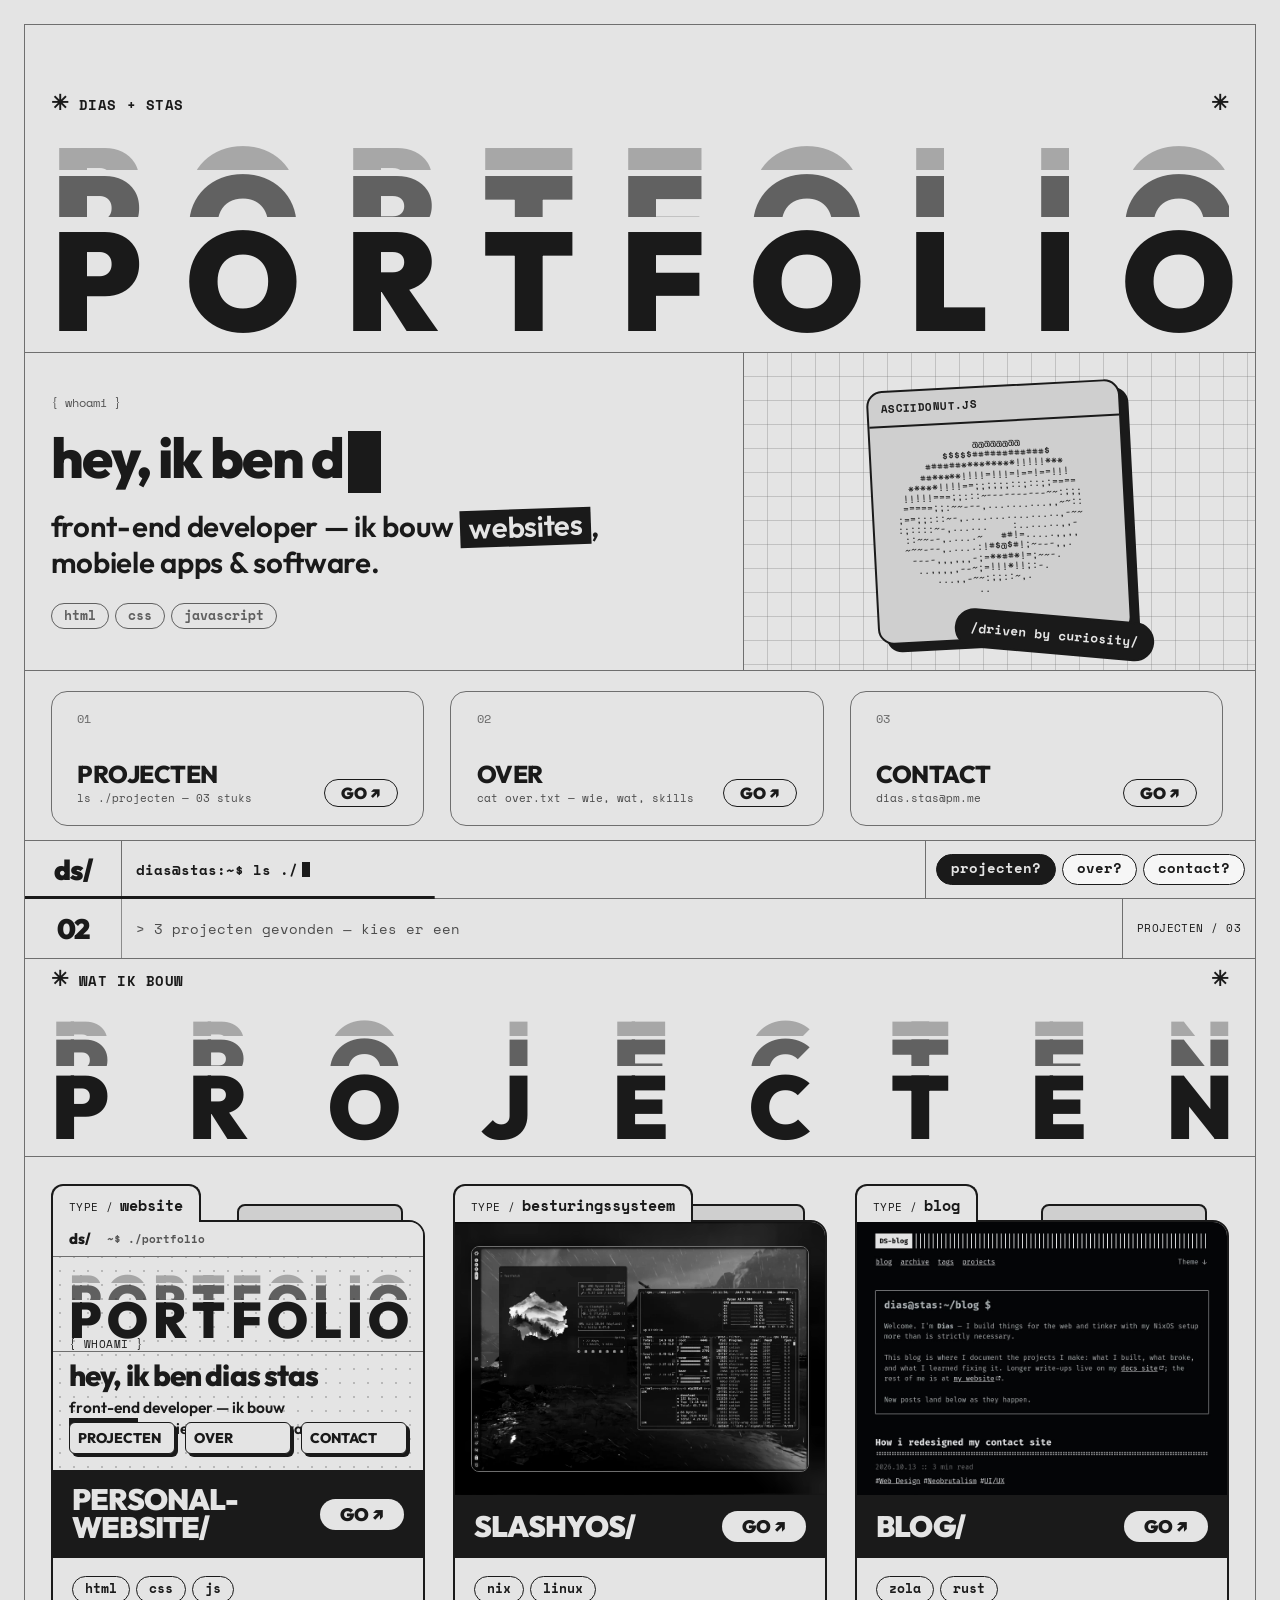
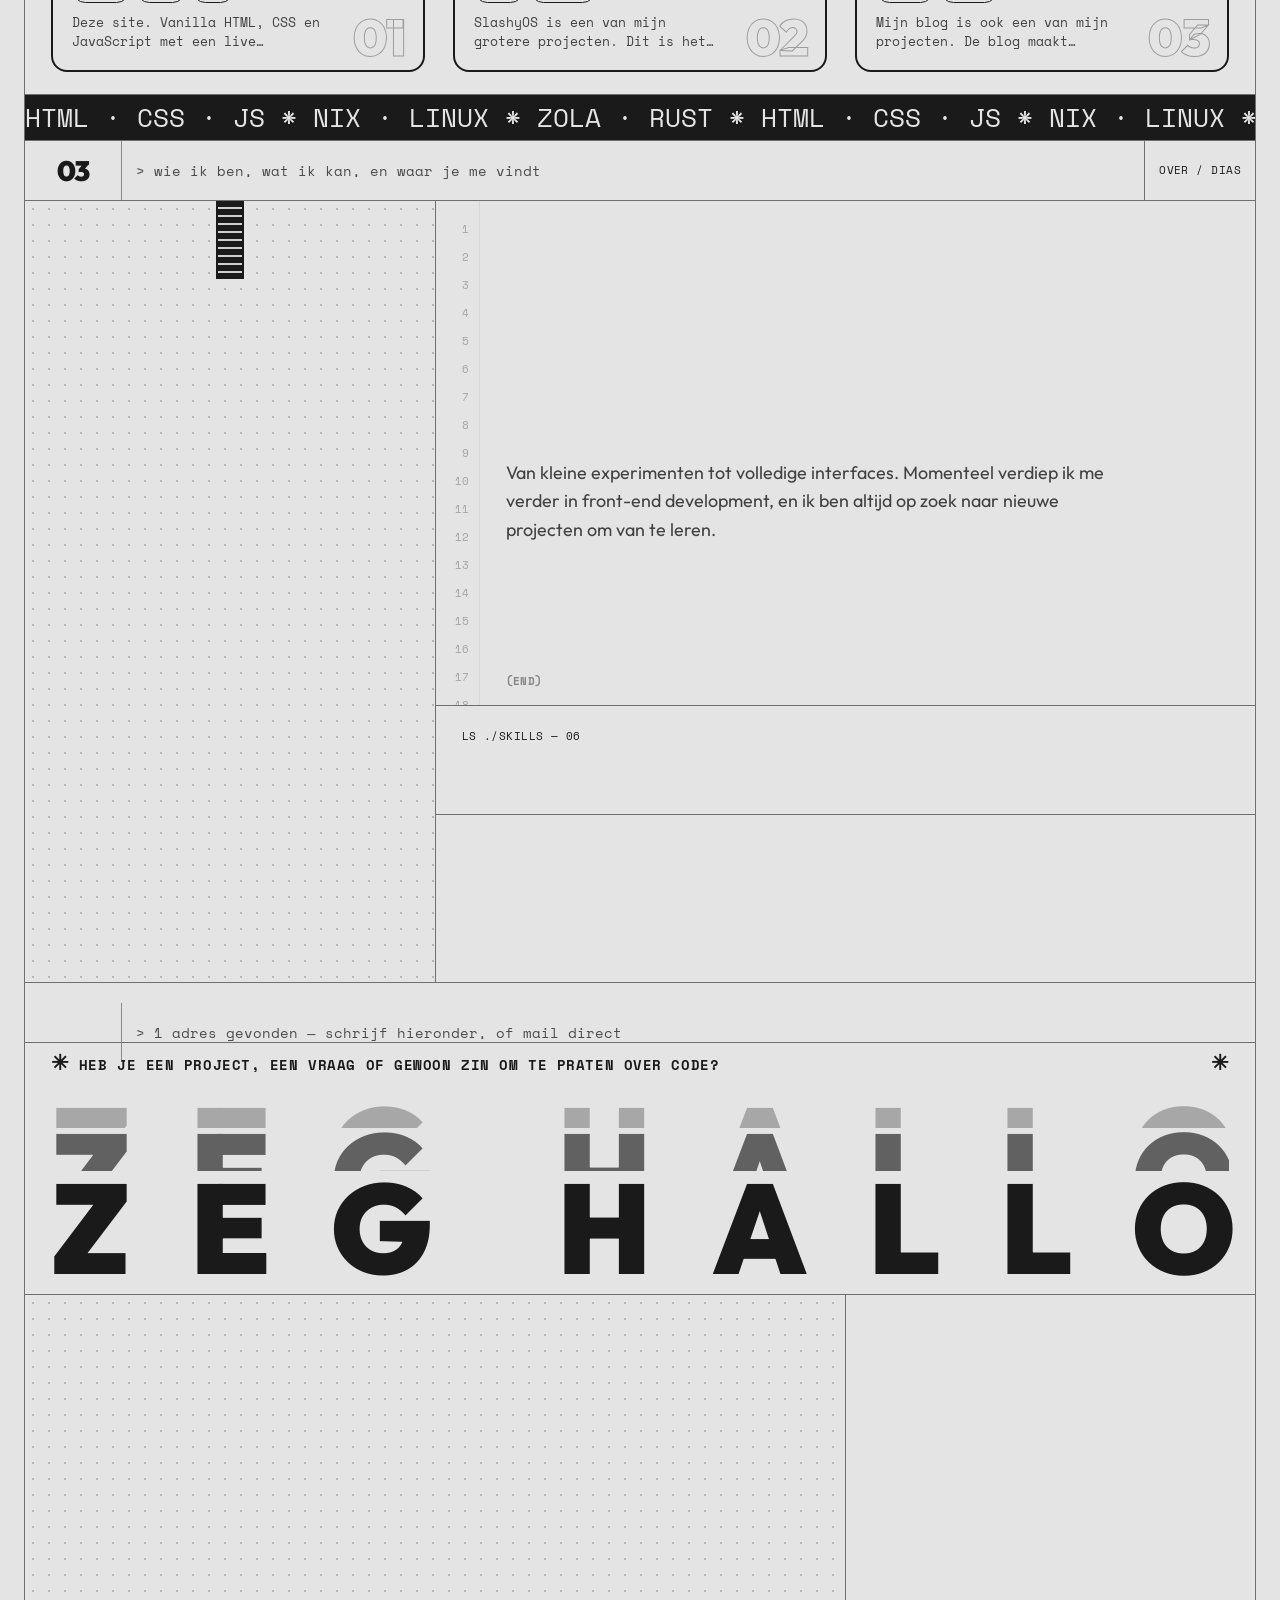
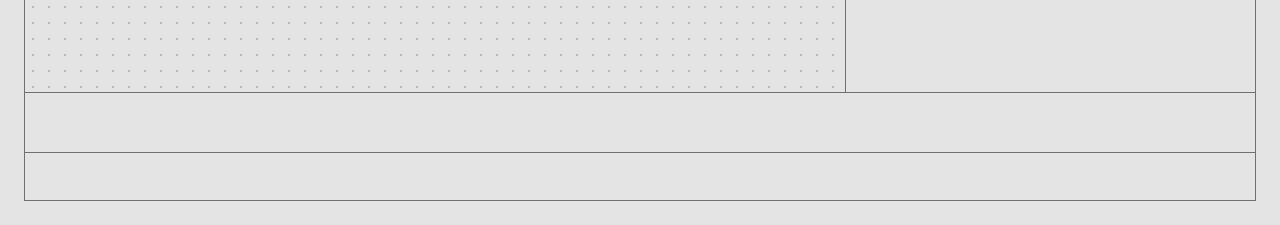
==== index.html @ ed2e378b "perf + calmer design: smoother on Windows, clearer focus per screen - portrait and SlashyOS symbols " ====
<!DOCTYPE html>
<html lang="nl">

<head>
    <meta charset="UTF-8">
    <meta name="viewport" content="width=device-width, initial-scale=1.0, viewport-fit=cover">
    <title>Dias Stas - Portfolio</title>
    <meta name="description" content="Dias Stas — front-end developer. Websites, mobiele apps en software, gedreven door nieuwsgierigheid.">

    <link rel="canonical" href="https://hello.errornoslash.be/">
    <meta name="theme-color" content="#e4e4e4" media="(prefers-color-scheme: light)">
    <meta name="theme-color" content="#040507" media="(prefers-color-scheme: dark)">

    <!-- Open Graph / Twitter (link preview) -->
    <meta property="og:type" content="website">
    <meta property="og:site_name" content="Dias Stas">
    <meta property="og:locale" content="nl_NL">
    <meta property="og:url" content="https://hello.errornoslash.be/">
    <meta property="og:title" content="Dias Stas - front-end developer">
    <meta property="og:description" content="Dias Stas — front-end developer. Websites, mobiele apps en software, gedreven door nieuwsgierigheid.">
    <meta property="og:image" content="https://hello.errornoslash.be/images/og-image.png">
    <meta property="og:image:width" content="1200">
    <meta property="og:image:height" content="630">
    <meta property="og:image:alt" content="Dias Stas - dot-matrix DS logo and the text: front-end developer">
    <meta name="twitter:card" content="summary_large_image">
    <meta name="twitter:title" content="Dias Stas - front-end developer">
    <meta name="twitter:description" content="Dias Stas — front-end developer. Websites, mobiele apps en software, gedreven door nieuwsgierigheid.">
    <meta name="twitter:image" content="https://hello.errornoslash.be/images/og-image.png">

    <!-- page transition and preloader: runs first.
         ?via=curtain (added by pageTransition.js) means we came through the curtain: no preloader, and it leaves the address bar again.
         back / forward and a return visit (localStorage) never show the preloader either. Storage is only a backup, some browsers keep it apart per file -->
    <script>
        try {
            const html = document.documentElement;
            const pageUrl = new URL(location.href);
            const navigation = performance.getEntriesByType("navigation")[0];

            if (pageUrl.searchParams.get("via") === "curtain") {
                html.classList.add("is-arriving");
                pageUrl.searchParams.delete("via");
                history.replaceState(history.state, "", pageUrl.pathname + pageUrl.search + pageUrl.hash);
            }
            if (navigation && navigation.type === "back_forward") html.classList.add("has-loaded");
            if (window.name === "preloaderSeen" || sessionStorage.getItem("preloaderSeen")) html.classList.add("has-loaded");
            if (sessionStorage.getItem("pageTransition")) html.classList.add("is-arriving");
            if (localStorage.getItem("preloaderSeen")) html.classList.add("has-loaded");
        } catch (error) { }
    </script>

    <link rel="icon" href="favicon.ico" sizes="48x48">
    <link rel="icon" href="images/favicon.svg" type="image/svg+xml">
    <link rel="apple-touch-icon" href="images/apple-touch-icon.png">

    <link rel="stylesheet" href="styles/normalize.css">
    <link rel="stylesheet" href="styles/style.css">

    <!--Google Fonts-->
    <link rel="preconnect" href="https://fonts.googleapis.com">
    <link rel="preconnect" href="https://fonts.gstatic.com" crossorigin>
    <link href="https://fonts.googleapis.com/css2?family=Outfit:wght@400;600;800;900&family=Space+Mono:wght@400;700&display=swap"
        rel="stylesheet">

    <noscript>
        <meta http-equiv="refresh" content="0; url=noscript.html">
        <style>.preloader { display: none; }</style>
    </noscript>

    <!--Umami analytics-->
    <script defer src="https://stats.errornoslash.be/script.js" data-website-id="be928998-99b4-4bfb-baf1-b84b52186ba8"></script>

    <!-- JS scripts -->
    <script src="scripts/preloader.js" defer></script>
    <script src="scripts/pageTransition.js" defer></script>
    <script src="scripts/cursor.js" defer></script>
    <script src="scripts/getYear.js" defer></script>
    <script src="scripts/tabTitle.js" defer></script>
    <script src="scripts/title.js" defer></script>
    <script src="scripts/reveal.js" defer></script>
    <script src="scripts/marquee.js" defer></script>
    <script src="scripts/typedIntro.js" defer></script>
    <script src="scripts/asciiDonut.js" defer></script>
    <script src="scripts/navOnScroll.js" defer></script>
    <script src="scripts/scrollSnap.js" defer></script>
    <script src="scripts/localTime.js" defer></script>
    <script src="scripts/cardSpotlight.js" defer></script>
    <script src="scripts/pictureSymbols.js" defer></script>
    <script src="scripts/copyMail.js" defer></script>
    <script src="scripts/mailComposer.js" defer></script>
    <script src="scripts/menu.js" defer></script>
</head>

<body>

    <!-- preloader: only the first time in this browser (preloader.js) -->
    <div class="preloader" id="preloader" aria-hidden="true">
        <div class="preloader-frame">
            <div class="preloader-box">
                <p class="preloader-text">dias@stas:~$ loading<span class="caret"></span></p>
                <div class="preloader-bar"><span class="preloader-fill" id="preloader-fill"></span></div>
                <p class="preloader-count"><span id="preloader-count">0</span>%</p>
            </div>
        </div>
    </div>

    <!-- curtain between the pages (pageTransition.js) -->
    <div class="page-transition" id="page-transition" aria-hidden="true">
        <span class="page-transition-logo">ds/</span>
    </div>

    <!-- custom cursor, mouse only (cursor.js) -->
    <div class="cursor-dot" data-cursor-dot></div>
    <div class="cursor-outline" data-cursor-outline></div>

    <!-- shown on a phone held sideways (pure css) -->
    <div class="rotate-notice">
        <div class="rotate-notice-frame">
            <div class="rotate-notice-icon" aria-hidden="true"><span></span></div>
            <div class="rotate-notice-text">
                <p class="rotate-notice-prompt">dias@stas:~$ rotate<span class="caret"></span></p>
                <p class="rotate-notice-title">draai je telefoon rechtop</p>
                <p class="rotate-notice-hint">[ deze site is gemaakt voor staand ]</p>
            </div>
        </div>
    </div>

    <main class="sheet">

        <!-- nav: logo, the prompt (types the command of the screen you are on) and the pills -->
        <div class="row nav">
            <a class="cell nav-logo" href="#home" aria-label="Naar het begin">ds/</a>
            <div class="cell nav-prompt"><span class="nav-line"><span class="nav-user">dias@stas:</span>~$&nbsp;<span id="nav-command">./portfolio</span></span><span class="caret"></span></div>
            <nav class="cell nav-tabs" aria-label="Secties">
                <a class="pill" href="#projecten">projecten?</a>
                <a class="pill" href="#over">over?</a>
                <a class="pill" href="#contact">contact?</a>
                <a class="pill nav-menu" href="#menu">menu</a>
            </nav>
        </div>

        <!-- 01: landing -->
        <section class="screen landing" id="home" data-command="./portfolio" aria-label="Home">

            <div class="row title hero">
                <div class="title-label"><span><span class="title-star">&#10035;</span> DIAS + STAS</span><span class="title-star">&#10035;</span></div>
                <div class="echo echo-far" aria-hidden="true">PORTFOLIO</div>
                <div class="echo echo-near" aria-hidden="true">PORTFOLIO</div>
                <h1>PORTFOLIO</h1>
            </div>
            <!-- intro: who I am on the left, the ascii donut on a tilted card on the right -->
            <div class="row intro">
                <div class="cell intro-text">
                    <small class="stage-label">{ whoami }</small>
                    <p class="typed-line" id="typed-line" data-text="hey, ik ben dias stas" aria-label="hey, ik ben dias stas"><span class="caret"></span></p>
                    <p class="intro-statement">front-end developer — ik bouw <mark>websites</mark>, mobiele apps &amp; software.</p>
                    <ul class="chips" aria-label="Stack"><li>html</li><li>css</li><li>javascript</li></ul>
                </div>
                <div class="cell intro-visual" aria-hidden="true">
                    <div class="donut-card">
                        <span class="caption donut-card-label">asciiDonut.js</span>
                        <div class="ascii"><pre id="ascii-art"></pre></div>
                        <span class="sticker">/driven by curiosity/</span>
                    </div>
                </div>
            </div>

            <!-- the three doors to the other screens: big cards that press in -->
            <nav class="row doors" aria-label="Secties">
                <a class="link-row" href="#projecten">
                    <span class="link-number">01</span><span><b class="link-name">Projecten</b><small class="link-url">ls ./projecten — 03 stuks</small></span><span class="link-go">GO &nearr;</span>
                </a>
                <a class="link-row" href="#over">
                    <span class="link-number">02</span><span><b class="link-name">Over</b><small class="link-url">cat over.txt — wie, wat, skills</small></span><span class="link-go">GO &nearr;</span>
                </a>
                <a class="link-row" href="#contact">
                    <span class="link-number">03</span><span><b class="link-name">Contact</b><small class="link-url">dias.stas@pm.me</small></span><span class="link-go">GO &nearr;</span>
                </a>
            </nav>

            <div class="row marquee" aria-hidden="true"><span>FRONT-END DEVELOPER * DRIVEN BY CURIOSITY * </span></div>

        </section>

        <!-- 02: projecten -->
        <section class="screen" id="projecten" data-command="ls ./projecten" aria-label="Projecten">

            <div class="row section-head">
                <div class="cell section-number" aria-hidden="true">02</div>
                <p class="cell section-prompt section-output">&gt; 3 projecten gevonden — kies er een</p>
                <div class="cell section-caption"><span class="caption">PROJECTEN / 03</span></div>
            </div>
            <div class="row title compact">
                <div class="title-label"><span><span class="title-star">&#10035;</span> WAT IK BOUW</span><span class="title-star">&#10035;</span></div>
                <div class="echo echo-far" aria-hidden="true">PROJECTEN</div>
                <div class="echo echo-near" aria-hidden="true">PROJECTEN</div>
                <h2>PROJECTEN</h2>
            </div>
            <!-- the projects as three folders side by side, they lift when you point at them -->
            <nav class="row project-cards" aria-label="Projecten">
                <a class="project-card" href="pages/projects/personal-website.html">
                    <span class="project-card-tab"><span class="caption">type /</span><b>website</b></span>
                    <span class="project-card-sheet">
                        <span class="project-card-visual" aria-hidden="true"><span class="thumb thumb-site"><span class="thumb-site-nav">ds/<span>~$ ./portfolio</span></span><span class="thumb-site-title"><span class="thumb-site-echo thumb-site-echo-far"><span style="--letter: 0">P</span><span style="--letter: 1">O</span><span style="--letter: 2">R</span><span style="--letter: 3">T</span><span style="--letter: 4">F</span><span style="--letter: 5">O</span><span style="--letter: 6">L</span><span style="--letter: 7">I</span><span style="--letter: 8">O</span></span><span class="thumb-site-echo thumb-site-echo-near"><span style="--letter: 0">P</span><span style="--letter: 1">O</span><span style="--letter: 2">R</span><span style="--letter: 3">T</span><span style="--letter: 4">F</span><span style="--letter: 5">O</span><span style="--letter: 6">L</span><span style="--letter: 7">I</span><span style="--letter: 8">O</span></span><b class="thumb-site-word"><span style="--letter: 0">P</span><span style="--letter: 1">O</span><span style="--letter: 2">R</span><span style="--letter: 3">T</span><span style="--letter: 4">F</span><span style="--letter: 5">O</span><span style="--letter: 6">L</span><span style="--letter: 7">I</span><span style="--letter: 8">O</span></b></span><span class="thumb-site-intro"><span class="caption">{ whoami }</span><b>hey, ik ben dias stas</b><span>front-end developer — ik bouw <mark>websites</mark>, mobiele apps &amp; software.</span></span><span class="thumb-site-doors"><span>projecten</span><span>over</span><span>contact</span></span></span></span>
                        <span class="project-card-label"><b class="project-card-name">personal-website/</b><span class="link-go">GO &nearr;</span></span>
                        <span class="project-card-body">
                            <span class="project-card-info">
                                <span class="chips"><span>html</span><span>css</span><span>js</span></span>
                                <span class="project-card-about">Deze site. Vanilla HTML, CSS en JavaScript met een live gerenderde ASCII-donut.</span>
                            </span>
                            <span class="project-card-number" aria-hidden="true">01</span>
                        </span>
                    </span>
                </a>
                <a class="project-card" href="pages/projects/slashyos.html">
                    <span class="project-card-tab"><span class="caption">type /</span><b>besturingssysteem</b></span>
                    <span class="project-card-sheet">
                        <span class="project-card-visual" aria-hidden="true"><span class="thumb thumb-shot"><img src="images/slashyos.jpg" alt="" width="1600" height="1066" loading="lazy" decoding="async"><span class="thumb-shot-colour"><img src="images/slashyos.jpg" alt="" width="1600" height="1066" loading="lazy" decoding="async"></span></span></span>
                        <span class="project-card-label"><b class="project-card-name">SlashyOS/</b><span class="link-go">GO &nearr;</span></span>
                        <span class="project-card-body">
                            <span class="project-card-info">
                                <span class="chips"><span>nix</span><span>linux</span></span>
                                <span class="project-card-about">SlashyOS is een van mijn grotere projecten. Dit is het systeem dat ik gebruik op mijn laptop en desktop.</span>
                            </span>
                            <span class="project-card-number" aria-hidden="true">02</span>
                        </span>
                    </span>
                </a>
                <a class="project-card" href="pages/projects/blog.html">
                    <span class="project-card-tab"><span class="caption">type /</span><b>blog</b></span>
                    <span class="project-card-sheet">
                        <span class="project-card-visual" aria-hidden="true"><span class="thumb thumb-page"><img src="images/blog.jpg" alt="" width="870" height="1114" loading="lazy" decoding="async"></span></span>
                        <span class="project-card-label"><b class="project-card-name">blog/</b><span class="link-go">GO &nearr;</span></span>
                        <span class="project-card-body">
                            <span class="project-card-info">
                                <span class="chips"><span>zola</span><span>rust</span></span>
                                <span class="project-card-about">Mijn blog is ook een van mijn projecten. De blog maakt gebruik van zola &amp; pagescms voor een gui voor het maken van posts.</span>
                            </span>
                            <span class="project-card-number" aria-hidden="true">03</span>
                        </span>
                    </span>
                </a>
            </nav>

            <div class="row marquee is-inverted" aria-hidden="true"><span>HTML · CSS · JS * NIX · LINUX * ZOLA · RUST * </span></div>

        </section>

        <!-- 03: over -->
        <section class="screen" id="over" data-command="cat over.txt" aria-label="Over">

            <div class="row section-head">
                <div class="cell section-number" aria-hidden="true">03</div>
                <p class="cell section-prompt section-output">&gt; wie ik ben, wat ik kan, en waar je me vindt</p>
                <div class="cell section-caption"><span class="caption">OVER / DIAS</span></div>
            </div>
            <!-- the badge on its strap on the left, the story, the skills and the socials on the right -->
            <div class="row about-body">

                <!-- the badge: the possessed portrait (pictureSymbols.js) and the name, with a spotlight (cardSpotlight.js) -->
                <div class="badge-desk">
                    <span class="badge-strap" aria-hidden="true"></span>
                    <article class="profile-card badge">
                        <span class="badge-head"><span class="caption">pass / front-end</span><span class="card-asterisk" aria-hidden="true">*</span></span>
                        <div class="badge-photo" data-symbols>
                            <img src="images/pfp.jpg" alt="Profielfoto van Dias Stas" loading="lazy">
                            <canvas class="symbol-grid" aria-hidden="true"></canvas>
                        </div>
                        <div class="badge-info">
                            <small class="card-label">{ whoami }</small>
                            <b class="card-name">Dias Stas</b>
                            <small class="card-role">[ front-end developer ]</small>
                        </div>
                        <span class="badge-code" aria-hidden="true"></span>
                    </article>

                    <!-- a note taped under the badge: what I am busy with right now -->
                    <div class="now-note">
                        <span class="now-tape" aria-hidden="true"></span>
                        <p class="now-title">~/now.txt</p>
                        <ul class="now-list">
                            <li><span class="caption">bouwen</span><b>deze portfolio, opnieuw</b></li>
                            <li><span class="caption">leren</span><b>front-end &amp; animaties</b></li>
                            <li><span class="caption">draaien</span><b>SlashyOS op niri</b></li>
                            <li><span class="caption">schrijven</span><b>over mijn contactsite</b></li>
                        </ul>
                        <p class="now-updated">bijgewerkt: okt 2026</p>
                    </div>
                </div>

                <div class="about">
                    <!-- the story: one big line, a calm paragraph and what I care about as three numbered points -->
                    <div class="about-text">
                        <span class="caption">cat over.txt</span>
                        <p class="about-lead">Ik bouw graag dingen voor het <mark>web</mark>.</p>
                        <p class="about-intro">Van kleine experimenten tot volledige interfaces. Momenteel verdiep ik me verder in
                            front-end development, en ik ben altijd op zoek naar nieuwe projecten om van te leren.</p>
                        <ol class="about-points" aria-label="Waar ik op let">
                            <li><span class="about-point-number">01</span><span>schone<b>code</b></span></li>
                            <li><span class="about-point-number">02</span><span>subtiele<b>details</b></span></li>
                            <li><span class="about-point-number">03</span><span>snelle<b>interfaces</b></span></li>
                        </ol>
                    </div>
                    <div class="skills">
                        <span class="caption">ls ./skills — 06</span>
                        <ul class="skill-stickers" aria-label="Skills">
                            <li class="skill">html</li>
                            <li class="skill">css</li>
                            <li class="skill">javascript</li>
                            <li class="skill">gsap</li>
                            <li class="skill">git</li>
                            <li class="skill">responsive design</li>
                        </ul>
                    </div>
                    <nav class="social-grid" aria-label="Socials">
                        <a class="social-tile" href="https://blog.errornoslash.be/" target="_blank" rel="noopener">
                            <svg viewBox="0 0 256 256" aria-hidden="true"><path d="M184,112a8,8,0,0,1-8,8H112a8,8,0,0,1,0-16h64A8,8,0,0,1,184,112Zm-8,24H112a8,8,0,0,0,0,16h64a8,8,0,0,0,0-16Zm48-88V208a16,16,0,0,1-16,16H48a16,16,0,0,1-16-16V48A16,16,0,0,1,48,32H208A16,16,0,0,1,224,48ZM48,208H72V48H48Zm160,0V48H88V208H208Z"/></svg>
                            <span class="social-text"><b>Blog</b><small>blog.errornoslash.be</small></span>
                            <span class="social-arrow" aria-hidden="true">&nearr;</span>
                        </a>
                        <a class="social-tile" href="https://github.com/ErrorNoSlash" target="_blank" rel="noopener">
                            <svg viewBox="0 0 256 256" aria-hidden="true"><path d="M208.31,75.68A59.78,59.78,0,0,0,202.93,28,8,8,0,0,0,196,24a59.75,59.75,0,0,0-48,24H124A59.75,59.75,0,0,0,76,24a8,8,0,0,0-6.93,4,59.78,59.78,0,0,0-5.38,47.68A58.14,58.14,0,0,0,56,104v8a56.06,56.06,0,0,0,48.44,55.47A39.8,39.8,0,0,0,96,192v8H72a24,24,0,0,1-24-24A40,40,0,0,0,8,136a8,8,0,0,0,0,16,24,24,0,0,1,24,24,40,40,0,0,0,40,40H96v16a8,8,0,0,0,16,0V192a24,24,0,0,1,48,0v40a8,8,0,0,0,16,0V192a39.8,39.8,0,0,0-8.44-24.53A56.06,56.06,0,0,0,216,112v-8A58.14,58.14,0,0,0,208.31,75.68ZM200,112a40,40,0,0,1-40,40H112a40,40,0,0,1-40-40v-8a41.74,41.74,0,0,1,6.9-22.48A8,8,0,0,0,80,73.83a43.81,43.81,0,0,1,.79-33.58,43.88,43.88,0,0,1,32.32,20.06A8,8,0,0,0,119.82,64h32.35a8,8,0,0,0,6.74-3.69,43.87,43.87,0,0,1,32.32-20.06A43.81,43.81,0,0,1,192,73.83a8.09,8.09,0,0,0,1,7.65A41.72,41.72,0,0,1,200,104Z"/></svg>
                            <span class="social-text"><b>GitHub</b><small>github.com/ErrorNoSlash</small></span>
                            <span class="social-arrow" aria-hidden="true">&nearr;</span>
                        </a>
                        <a class="social-tile" href="https://gitlab.com/ErrorN0Slash/" target="_blank" rel="noopener">
                            <svg viewBox="0 0 256 256" aria-hidden="true"><path d="M230.15,117.1,210.25,41a11.94,11.94,0,0,0-22.79-1.11L169.78,88H86.22L68.54,39.87A11.94,11.94,0,0,0,45.75,41L25.85,117.1a57.19,57.19,0,0,0,22,61l73.27,51.76a11.91,11.91,0,0,0,13.74,0l73.27-51.76A57.19,57.19,0,0,0,230.15,117.1ZM58,57.5,73.13,98.76A8,8,0,0,0,80.64,104h94.72a8,8,0,0,0,7.51-5.24L198,57.5l13.07,50L128,166.21,44.9,107.5ZM40.68,124.11,114.13,176,93.41,190.65,57.09,165A41.06,41.06,0,0,1,40.68,124.11Zm87.32,91-20.73-14.65L128,185.8l20.73,14.64ZM198.91,165l-36.32,25.66L141.87,176l73.45-51.9A41.06,41.06,0,0,1,198.91,165Z"/></svg>
                            <span class="social-text"><b>GitLab</b><small>gitlab.com/ErrorN0Slash</small></span>
                            <span class="social-arrow" aria-hidden="true">&nearr;</span>
                        </a>
                        <a class="social-tile" href="https://mastodon.social/@slashy" target="_blank" rel="me noopener">
                            <svg viewBox="0 0 256 256" aria-hidden="true"><path d="M184,32H72A40,40,0,0,0,32,72V192a40,40,0,0,0,40,40h88a8,8,0,0,0,0-16H72a24,24,0,0,1-24-24v-8H184a40,40,0,0,0,40-40V72A40,40,0,0,0,184,32Zm24,112a24,24,0,0,1-24,24H48V72A24,24,0,0,1,72,48H184a24,24,0,0,1,24,24Zm-24-40v32a8,8,0,0,1-16,0V104a16,16,0,0,0-32,0v32a8,8,0,0,1-16,0V104a16,16,0,0,0-32,0v32a8,8,0,0,1-16,0V104a32,32,0,0,1,56-21.13A32,32,0,0,1,184,104Z"/></svg>
                            <span class="social-text"><b>Mastodon</b><small>@slashy@mastodon.social</small></span>
                            <span class="social-arrow" aria-hidden="true">&nearr;</span>
                        </a>
                    </nav>
                </div>

            </div>

        </section>

        <!-- 04: contact -->
        <section class="screen contact" id="contact" data-command='mail -s "hallo" dias.stas@pm.me' aria-label="Contact">

            <div class="row section-head">
                <div class="cell section-number" aria-hidden="true">04</div>
                <p class="cell section-prompt section-output">&gt; 1 adres gevonden — schrijf hieronder, of mail direct</p>
                <div class="cell section-caption"><span class="caption">CONTACT / MAIL</span></div>
            </div>
            <a class="row title mail-title" href="mailto:dias.stas@pm.me">
                <div class="title-label"><span><span class="title-star">&#10035;</span> HEB JE EEN PROJECT, EEN VRAAG OF GEWOON ZIN OM TE PRATEN OVER CODE?</span><span class="title-star">&#10035;</span></div>
                <div class="echo echo-far" aria-hidden="true">ZEG HALLO</div>
                <div class="echo echo-near" aria-hidden="true">ZEG HALLO</div>
                <h2>ZEG HALLO</h2>
            </a>
            <!-- a mail window with a stamp on the left, the address and the socials on the right -->
            <div class="row contact-body">

                <!-- the mail window: opens your own mail app with everything filled in (mailComposer.js) -->
                <div class="mail-desk">
                    <form class="mail-window" id="mail-composer" data-mail="dias.stas@pm.me" aria-label="Schrijf een mail">
                        <div class="mail-window-bar">
                            <span class="mail-window-dots" aria-hidden="true"><i></i><i></i><i></i></span>
                            <span class="caption">nieuw bericht</span>
                        </div>
                        <div class="compose-field compose-to"><span class="caption">aan</span><span>dias.stas@pm.me</span></div>
                        <label class="compose-field">
                            <span class="caption">onderwerp</span>
                            <input class="compose-subject" name="subject" type="text" placeholder="hallo!" autocomplete="off" maxlength="80">
                        </label>
                        <label class="compose-field compose-message">
                            <span class="caption">bericht</span>
                            <textarea name="body" rows="4" placeholder="schrijf hier je bericht ..."></textarea>
                        </label>
                        <div class="mail-window-foot">
                            <span class="compose-command">$ mail -s "<span id="compose-preview">hallo!</span>" dias.stas@pm.me</span>
                            <button class="compose-send" type="submit">verstuur &nearr;</button>
                        </div>
                        <span class="stamp" aria-hidden="true"><b>ds/</b><span>2026</span></span>
                    </form>
                </div>

                <!-- the address with a copy button (copyMail.js) and a status window with my local time (localTime.js) -->
                <aside class="contact-side">
                    <div class="mail-direct">
                        <span class="caption">of mail direct</span>
                        <b class="mail-address">dias.stas@pm.me</b>
                        <button class="pill" id="copy-mail" type="button" data-mail="dias.stas@pm.me">kopieer</button>
                    </div>
                    <div class="status-window">
                        <p class="status-window-command">$ dias --status</p>
                        <p class="status-open"><span class="status-dot" aria-hidden="true"></span>open voor nieuwe projecten</p>
                        <dl class="status-window-lines">
                            <div><dt>reactie</dt><dd>binnen 24 uur</dd></div>
                            <div><dt>locatie</dt><dd>belgi&euml;</dd></div>
                            <div><dt>mijn tijd</dt><dd id="local-time">--:--</dd></div>
                            <div><dt>talen</dt><dd>nl · en</dd></div>
                        </dl>
                        <p class="status-window-hint">&gt; schrijf gerust, ik lees alles<span class="caret"></span></p>
                    </div>
                </aside>

            </div>

            <!-- the socials, part of the footer -->
            <nav class="row icon-row" aria-label="Socials">
                <a class="icon-link" href="https://blog.errornoslash.be/" target="_blank" rel="noopener" aria-label="Blog" title="Blog">
                    <svg viewBox="0 0 256 256" aria-hidden="true"><path d="M184,112a8,8,0,0,1-8,8H112a8,8,0,0,1,0-16h64A8,8,0,0,1,184,112Zm-8,24H112a8,8,0,0,0,0,16h64a8,8,0,0,0,0-16Zm48-88V208a16,16,0,0,1-16,16H48a16,16,0,0,1-16-16V48A16,16,0,0,1,48,32H208A16,16,0,0,1,224,48ZM48,208H72V48H48Zm160,0V48H88V208H208Z"/></svg><span class="icon-label">Blog</span>
                </a>
                <a class="icon-link" href="https://github.com/ErrorNoSlash" target="_blank" rel="noopener" aria-label="GitHub" title="GitHub">
                    <svg viewBox="0 0 256 256" aria-hidden="true"><path d="M208.31,75.68A59.78,59.78,0,0,0,202.93,28,8,8,0,0,0,196,24a59.75,59.75,0,0,0-48,24H124A59.75,59.75,0,0,0,76,24a8,8,0,0,0-6.93,4,59.78,59.78,0,0,0-5.38,47.68A58.14,58.14,0,0,0,56,104v8a56.06,56.06,0,0,0,48.44,55.47A39.8,39.8,0,0,0,96,192v8H72a24,24,0,0,1-24-24A40,40,0,0,0,8,136a8,8,0,0,0,0,16,24,24,0,0,1,24,24,40,40,0,0,0,40,40H96v16a8,8,0,0,0,16,0V192a24,24,0,0,1,48,0v40a8,8,0,0,0,16,0V192a39.8,39.8,0,0,0-8.44-24.53A56.06,56.06,0,0,0,216,112v-8A58.14,58.14,0,0,0,208.31,75.68ZM200,112a40,40,0,0,1-40,40H112a40,40,0,0,1-40-40v-8a41.74,41.74,0,0,1,6.9-22.48A8,8,0,0,0,80,73.83a43.81,43.81,0,0,1,.79-33.58,43.88,43.88,0,0,1,32.32,20.06A8,8,0,0,0,119.82,64h32.35a8,8,0,0,0,6.74-3.69,43.87,43.87,0,0,1,32.32-20.06A43.81,43.81,0,0,1,192,73.83a8.09,8.09,0,0,0,1,7.65A41.72,41.72,0,0,1,200,104Z"/></svg><span class="icon-label">GitHub</span>
                </a>
                <a class="icon-link" href="https://gitlab.com/ErrorN0Slash/" target="_blank" rel="noopener" aria-label="GitLab" title="GitLab">
                    <svg viewBox="0 0 256 256" aria-hidden="true"><path d="M230.15,117.1,210.25,41a11.94,11.94,0,0,0-22.79-1.11L169.78,88H86.22L68.54,39.87A11.94,11.94,0,0,0,45.75,41L25.85,117.1a57.19,57.19,0,0,0,22,61l73.27,51.76a11.91,11.91,0,0,0,13.74,0l73.27-51.76A57.19,57.19,0,0,0,230.15,117.1ZM58,57.5,73.13,98.76A8,8,0,0,0,80.64,104h94.72a8,8,0,0,0,7.51-5.24L198,57.5l13.07,50L128,166.21,44.9,107.5ZM40.68,124.11,114.13,176,93.41,190.65,57.09,165A41.06,41.06,0,0,1,40.68,124.11Zm87.32,91-20.73-14.65L128,185.8l20.73,14.64ZM198.91,165l-36.32,25.66L141.87,176l73.45-51.9A41.06,41.06,0,0,1,198.91,165Z"/></svg><span class="icon-label">GitLab</span>
                </a>
                <a class="icon-link" href="https://mastodon.social/@slashy" target="_blank" rel="me noopener" aria-label="Mastodon" title="Mastodon">
                    <svg viewBox="0 0 256 256" aria-hidden="true"><path d="M184,32H72A40,40,0,0,0,32,72V192a40,40,0,0,0,40,40h88a8,8,0,0,0,0-16H72a24,24,0,0,1-24-24v-8H184a40,40,0,0,0,40-40V72A40,40,0,0,0,184,32Zm24,112a24,24,0,0,1-24,24H48V72A24,24,0,0,1,72,48H184a24,24,0,0,1,24,24Zm-24-40v32a8,8,0,0,1-16,0V104a16,16,0,0,0-32,0v32a8,8,0,0,1-16,0V104a16,16,0,0,0-32,0v32a8,8,0,0,1-16,0V104a32,32,0,0,1,56-21.13A32,32,0,0,1,184,104Z"/></svg><span class="icon-label">Mastodon</span>
                </a>
                <a class="icon-link" href="mailto:dias.stas@pm.me" aria-label="Mail" title="Mail">
                    <svg viewBox="0 0 256 256" aria-hidden="true"><path d="M224,48H32a8,8,0,0,0-8,8V192a16,16,0,0,0,16,16H216a16,16,0,0,0,16-16V56A8,8,0,0,0,224,48ZM203.43,64,128,133.15,52.57,64ZM216,192H40V74.19l82.59,75.71a8,8,0,0,0,10.82,0L216,74.19V192Z"/></svg><span class="icon-label">Mail</span>
                </a>
            </nav>

            <footer class="row site-footer">
                <div>&copy;<span id="year"></span> - Dias Stas</div>
            </footer>
        </section>

    </main>

    <!-- menu panel for phones (opened by menu.js) -->
    <div class="veil" id="veil" aria-hidden="true">
        <section class="panel" id="panel-menu" role="dialog" aria-modal="true" aria-label="Menu">
            <div class="panel-head">
                <span>dias@stas:~$ ls</span>
                <button class="pill" type="button" data-close>sluit &#10005;</button>
            </div>
            <nav class="panel-body" aria-label="Menu">
                <a class="link-row" href="#home">
                    <span class="link-number">01</span><span><b class="link-name">Home</b><small class="link-url">~</small></span><span class="link-go">GO &nearr;</span>
                </a>
                <a class="link-row" href="#projecten">
                    <span class="link-number">02</span><span><b class="link-name">Projecten</b><small class="link-url">~/projecten</small></span><span class="link-go">GO &nearr;</span>
                </a>
                <a class="link-row" href="#over">
                    <span class="link-number">03</span><span><b class="link-name">Over</b><small class="link-url">~/over</small></span><span class="link-go">GO &nearr;</span>
                </a>
                <a class="link-row" href="#contact">
                    <span class="link-number">04</span><span><b class="link-name">Contact</b><small class="link-url">dias.stas@pm.me</small></span><span class="link-go">GO &nearr;</span>
                </a>
            </nav>
            <nav class="panel-icons" aria-label="Socials">
                <a class="icon-link" href="https://blog.errornoslash.be/" target="_blank" rel="noopener" aria-label="Blog" title="Blog">
                    <svg viewBox="0 0 256 256" aria-hidden="true"><path d="M184,112a8,8,0,0,1-8,8H112a8,8,0,0,1,0-16h64A8,8,0,0,1,184,112Zm-8,24H112a8,8,0,0,0,0,16h64a8,8,0,0,0,0-16Zm48-88V208a16,16,0,0,1-16,16H48a16,16,0,0,1-16-16V48A16,16,0,0,1,48,32H208A16,16,0,0,1,224,48ZM48,208H72V48H48Zm160,0V48H88V208H208Z"/></svg><span class="icon-label">Blog</span>
                </a>
                <a class="icon-link" href="https://github.com/ErrorNoSlash" target="_blank" rel="noopener" aria-label="GitHub" title="GitHub">
                    <svg viewBox="0 0 256 256" aria-hidden="true"><path d="M208.31,75.68A59.78,59.78,0,0,0,202.93,28,8,8,0,0,0,196,24a59.75,59.75,0,0,0-48,24H124A59.75,59.75,0,0,0,76,24a8,8,0,0,0-6.93,4,59.78,59.78,0,0,0-5.38,47.68A58.14,58.14,0,0,0,56,104v8a56.06,56.06,0,0,0,48.44,55.47A39.8,39.8,0,0,0,96,192v8H72a24,24,0,0,1-24-24A40,40,0,0,0,8,136a8,8,0,0,0,0,16,24,24,0,0,1,24,24,40,40,0,0,0,40,40H96v16a8,8,0,0,0,16,0V192a24,24,0,0,1,48,0v40a8,8,0,0,0,16,0V192a39.8,39.8,0,0,0-8.44-24.53A56.06,56.06,0,0,0,216,112v-8A58.14,58.14,0,0,0,208.31,75.68ZM200,112a40,40,0,0,1-40,40H112a40,40,0,0,1-40-40v-8a41.74,41.74,0,0,1,6.9-22.48A8,8,0,0,0,80,73.83a43.81,43.81,0,0,1,.79-33.58,43.88,43.88,0,0,1,32.32,20.06A8,8,0,0,0,119.82,64h32.35a8,8,0,0,0,6.74-3.69,43.87,43.87,0,0,1,32.32-20.06A43.81,43.81,0,0,1,192,73.83a8.09,8.09,0,0,0,1,7.65A41.72,41.72,0,0,1,200,104Z"/></svg><span class="icon-label">GitHub</span>
                </a>
                <a class="icon-link" href="https://gitlab.com/ErrorN0Slash/" target="_blank" rel="noopener" aria-label="GitLab" title="GitLab">
                    <svg viewBox="0 0 256 256" aria-hidden="true"><path d="M230.15,117.1,210.25,41a11.94,11.94,0,0,0-22.79-1.11L169.78,88H86.22L68.54,39.87A11.94,11.94,0,0,0,45.75,41L25.85,117.1a57.19,57.19,0,0,0,22,61l73.27,51.76a11.91,11.91,0,0,0,13.74,0l73.27-51.76A57.19,57.19,0,0,0,230.15,117.1ZM58,57.5,73.13,98.76A8,8,0,0,0,80.64,104h94.72a8,8,0,0,0,7.51-5.24L198,57.5l13.07,50L128,166.21,44.9,107.5ZM40.68,124.11,114.13,176,93.41,190.65,57.09,165A41.06,41.06,0,0,1,40.68,124.11Zm87.32,91-20.73-14.65L128,185.8l20.73,14.64ZM198.91,165l-36.32,25.66L141.87,176l73.45-51.9A41.06,41.06,0,0,1,198.91,165Z"/></svg><span class="icon-label">GitLab</span>
                </a>
                <a class="icon-link" href="https://mastodon.social/@slashy" target="_blank" rel="me noopener" aria-label="Mastodon" title="Mastodon">
                    <svg viewBox="0 0 256 256" aria-hidden="true"><path d="M184,32H72A40,40,0,0,0,32,72V192a40,40,0,0,0,40,40h88a8,8,0,0,0,0-16H72a24,24,0,0,1-24-24v-8H184a40,40,0,0,0,40-40V72A40,40,0,0,0,184,32Zm24,112a24,24,0,0,1-24,24H48V72A24,24,0,0,1,72,48H184a24,24,0,0,1,24,24Zm-24-40v32a8,8,0,0,1-16,0V104a16,16,0,0,0-32,0v32a8,8,0,0,1-16,0V104a16,16,0,0,0-32,0v32a8,8,0,0,1-16,0V104a32,32,0,0,1,56-21.13A32,32,0,0,1,184,104Z"/></svg><span class="icon-label">Mastodon</span>
                </a>
                <a class="icon-link" href="mailto:dias.stas@pm.me" aria-label="Mail" title="Mail">
                    <svg viewBox="0 0 256 256" aria-hidden="true"><path d="M224,48H32a8,8,0,0,0-8,8V192a16,16,0,0,0,16,16H216a16,16,0,0,0,16-16V56A8,8,0,0,0,224,48ZM203.43,64,128,133.15,52.57,64ZM216,192H40V74.19l82.59,75.71a8,8,0,0,0,10.82,0L216,74.19V192Z"/></svg><span class="icon-label">Mail</span>
                </a>
            </nav>
        </section>
    </div>

</body>

</html>
---- styles/style.css ----
/* COLORS (same palette as contact.errornoslash.be) */
:root {
    --black: #040507;
    --grey: #AEB5B8;
    --border: #525252;

    /* light theme (default) */
    --background: #e4e4e4;
    --foreground: #1a1a1a;
    --surface: #f6f6f6;
    --card-background: #cfcfcf;
    --line-color: #6f6f6f;
    --glow: rgb(255 255 255 / 0.55);
    --curtain: var(--foreground);
    --curtain-text: var(--background);

    /* the circle that fills a link on hover: soft and not too fast, so a big area never flips at once */
    --fill-time: 0.8s;
    --fill-ease: cubic-bezier(0.65, 0, 0.35, 1);

    --line-width: 0.0625rem;
    --nav-height: 3.625rem;
    --page-gap: clamp(0.5rem, 2vw, 1.5rem);
    --font-display: "Outfit", "Arial Black", Arial, sans-serif;
    --font-mono: "Space Mono", ui-monospace, Menlo, Consolas, monospace;
}

/* dark theme: follows the system */
@media (prefers-color-scheme: dark) {
    :root {
        --background: var(--black);
        --foreground: #ececec;
        --surface: #1c1c1c;
        --card-background: #2a2a2a;
        --line-color: #8a8a8a;
        --glow: rgb(255 255 255 / 0.13);
        --curtain: var(--surface);
        --curtain-text: var(--foreground);
    }
}

/* every element counts padding and border inside its width */
*,
*::before,
*::after {
    box-sizing: border-box;
}

/* keeps Windows settings (scrollbars, text size, high contrast) from changing the site */
html {
    /* very wide windows (a 4k or 2k screen at 25% to 75% windows scaling): everything grows with the width,
       so the page looks like it does at 100%, only sharper. Under ~3800 pixels wide this stays 100% */
    font-size: max(100%, 0.42vw);
    scroll-behavior: smooth;
    /* jumps to a section land under the sticky nav */
    scroll-padding-top: var(--nav-height);
    scrollbar-width: none;
    -webkit-text-size-adjust: 100%;
    text-size-adjust: 100%;
    forced-color-adjust: none;
}

/* hides the classic Windows scrollbar in Chrome and Edge, the page still scrolls */
html::-webkit-scrollbar {
    display: none;
}

/* Main body: the sheet fills the whole page, and grows when the content is longer */
body {
    margin: 0;
    min-height: 100dvh;
    display: flex;
    padding: var(--page-gap);
    background: var(--background);
    color: var(--foreground);
    font: 0.875rem/1.5 var(--font-mono);
}

/* links keep the text color and have no underline */
a {
    color: inherit;
    text-decoration: none;
}

/* outline shown when moving around with the keyboard */
:focus-visible {
    outline: 0.19rem solid var(--foreground);
    outline-offset: 0.19rem;
}

/* the sheet is a stack of bordered rows */
.sheet {
    flex: 1;
    display: flex;
    flex-direction: column;
    min-width: 0;
    border: var(--line-width) solid var(--line-color);
}

/* one bordered row of the sheet */
.row {
    flex: none;
    display: grid;
    border-bottom: var(--line-width) solid var(--line-color);

    &:last-child {
        border-bottom: none;
    }
}

/* rows made of columns get a line between them */
:is(.nav, .section-head, .status)>*+* {
    border-left: var(--line-width) solid var(--line-color);
}

/* one box inside a row */
.cell {
    padding: 0.75rem 0.875rem;
    min-width: 0;
}

/* small uppercase label */
.caption {
    font-size: 0.6875rem;
    letter-spacing: 0.04em;
    text-transform: uppercase;
}

/* blinking terminal cursor */
.caret {
    display: inline-block;
    width: 0.6em;
    height: 1.1em;
    margin-left: 0.25rem;
    vertical-align: text-bottom;
    background: var(--foreground);
    animation: blink 1.1s steps(1) infinite;
}

/* nav: stays at the top while the page scrolls */
.nav {
    position: sticky;
    top: 0;
    z-index: 20;
    height: var(--nav-height);
    grid-template-columns: 6rem 1fr auto;
    /* one row exactly as high as the nav, so the lines between the cells end on its bottom line */
    grid-template-rows: minmax(0, 1fr);
    align-items: stretch;
    background: var(--background);
    /* draws the top line again once the nav sticks */
    box-shadow: 0 calc(-1 * var(--line-width)) 0 var(--line-color);

    /* the cells keep their side padding but no height of their own, their content sits in the middle */
    &>.cell {
        min-height: 0;
        padding-block: 0;
    }

    .nav-logo {
        display: grid;
        place-items: center;
        font: 900 1.75rem var(--font-display);
        letter-spacing: -0.04em;
        transition: 0.3s;
    }

    & a.nav-logo:hover {
        background: var(--foreground);
        color: var(--background);
    }

    .nav-prompt {
        display: flex;
        align-items: center;
        font-weight: 700;
        white-space: nowrap;
        overflow: hidden;
    }

    /* a command too long for the row ends in ... (the caret stays visible) */
    .nav-line {
        min-width: 0;
        overflow: hidden;
        text-overflow: ellipsis;
    }

    /* scroll progress: a line under the nav that fills while you scroll down (navOnScroll.js sets --progress) */
    &::after {
        content: "";
        position: absolute;
        left: 0;
        bottom: calc(-1 * var(--line-width));
        width: 100%;
        height: 0.1875rem;
        background: var(--foreground);
        transform: scaleX(var(--progress, 0));
        transform-origin: left;
        pointer-events: none;
    }
}

/* the buttons on the right of the nav */
.nav-tabs {
    display: flex;
    align-items: center;
    gap: 0.375rem;
    padding: 0 0.625rem;
}

/* rounded button used in the nav and the panels */
.pill {
    border: var(--line-width) solid var(--foreground);
    border-radius: 3.125rem;
    display: inline-flex;
    align-items: center;
    justify-content: center;
    height: 1.9375rem;
    padding: 0 0.875rem 0.25rem;
    background: var(--surface);
    color: inherit;
    font: 700 0.875rem/1 var(--font-mono);
    cursor: pointer;
    transition: 0.3s;

    /* hover only where there is a mouse, so a tap beside the button does not leave it filled on a phone */
    &.is-active {
        background: var(--foreground);
        color: var(--background);
    }

    @media (hover: hover) and (pointer: fine) {
        &:hover {
            background: var(--foreground);
            color: var(--background);
        }
    }
}

/* the menu pill is only for phones, where the other pills are hidden */
.nav-tabs .nav-menu {
    display: none;
}

/* title: a huge word, letters spread over the row, with two sliced echoes on top.
   title.js sets --letters, so any word fills the row (container units) */
.title {
    --letters: 9;
    flex: 0 0 clamp(11rem, 38vh, 24rem);
    container-type: size;
    position: relative;
    overflow: hidden;
    /* label on top, the word and its echoes at the bottom, any extra height goes in between */
    grid-template-rows: auto minmax(0, 1fr) auto auto;
    padding: 0 clamp(0.875rem, 2vw, 1.75rem) 0.6rem;

    .echo-far {
        align-self: end;
    }

    .title-label {
        display: flex;
        justify-content: space-between;
        align-items: center;
        height: 2.5rem;
        font-weight: 700;
        letter-spacing: 0.04em;

        .title-star {
            font-style: normal;
            font-size: 1.5em;
        }
    }

    .echo,
    :is(h1, h2) {
        display: flex;
        justify-content: space-between;
        margin: 0;
        font: 900 min(calc(100cqw / (var(--letters) * 0.74)), calc((100cqh - 3.7rem) / 1.44)) var(--font-display);
        letter-spacing: -0.045em;
        white-space: nowrap;
    }

    .echo {
        overflow: hidden;
        line-height: 0.78;
    }

    .echo-far {
        height: 0.2em;
        opacity: 0.3;
    }

    .echo-near {
        height: 0.34em;
        opacity: 0.65;
    }

    :is(h1, h2) {
        line-height: 0.9;
    }

    /* the shorter title on the project pages */
    &.compact {
        flex-basis: clamp(10rem, 30vh, 18rem);
    }
}

/* the spinning ascii donut: asciiDonut.js draws 60 x 30 characters but the donut only uses about 30 x 16 of them,
   so the font is sized to that middle part and the empty edges are cut off */
.ascii {
    position: relative;
    display: grid;
    place-items: center;
    container-type: size;
    overflow: hidden;
    padding: 0;

    /* centered from the middle, so the cut off edges are the same on every side */
    & pre {
        position: absolute;
        top: 50%;
        left: 50%;
        margin: 0;
        transform: translate(-50%, -50%);
        font: 400 min(calc(100cqw / 19), calc(100cqh / 17)) / 1 var(--font-mono);
        user-select: none;
    }
}

/* landing: the big word keeps the height of a normal title, the intro under it takes whatever is left */
.title.hero {
    flex: 0 0 clamp(11rem, 30vh, 21rem);
}

/* landing intro: who I am on the left, the donut card on the right */
.intro {
    flex: 1 1 0;
    min-height: clamp(14rem, 30vh, 20rem);
    grid-template-columns: minmax(0, 7fr) minmax(0, 5fr);
    grid-template-rows: minmax(0, 1fr);

    &>*+* {
        border-left: var(--line-width) solid var(--line-color);
    }

    /* small lowercase label above the typed line, like on the name card */
    .stage-label {
        font-size: 0.75rem;
        opacity: 0.7;
    }
}

/* the text: label, typed line, one statement with a marked word and the stack, in the middle of the cell */
.intro-text {
    display: flex;
    flex-direction: column;
    justify-content: center;
    align-items: flex-start;
    gap: clamp(0.5rem, 1.6vh, 1.125rem);
    padding: clamp(1rem, 3vh, 2.25rem) clamp(0.875rem, 2vw, 1.75rem);

    & p {
        margin: 0;
    }

    /* one line, sized to the column, so the caret never drops to a new line */
    .typed-line {
        min-height: 1.2em;
        font: 800 clamp(1.75rem, min(4.4vw, 6.5vh), 5rem) / 1.1 var(--font-display);
        letter-spacing: -0.03em;
        white-space: nowrap;
    }

    .intro-statement {
        max-width: 34ch;
        font: 600 clamp(1.125rem, min(2.3vw, 3.4vh), 2.5rem) / 1.25 var(--font-display);
        letter-spacing: -0.01em;
    }

    /* the marked word: an inverted block that sits a bit crooked, like a marker stroke */
    & mark {
        display: inline-block;
        padding: 0 0.3em;
        background: var(--foreground);
        color: var(--background);
        transform: rotate(-2deg);
    }

    /* the stack: a quiet footnote under the sentence, a little space above it so it reads as its own thing */
    .chips {
        margin-top: 0.375rem;
        opacity: 0.65;
    }
}

/* graph paper: faint lines every 1.5rem, behind the cards on the landing and the windows of the project pages */
:is(.intro-visual, .project-visual) {
    --paper-line: color-mix(in srgb, var(--line-color) 30%, transparent);
    background-image:
        linear-gradient(var(--paper-line) var(--line-width), transparent var(--line-width)),
        linear-gradient(90deg, var(--paper-line) var(--line-width), transparent var(--line-width));
    background-size: 1.5rem 1.5rem;
    background-position: -1px -1px;
}

/* the right cell: graph paper with the donut card on top of it */
.intro-visual {
    position: relative;
    display: grid;
    place-items: center;
    overflow: hidden;
    padding: clamp(1.25rem, 3.5vh, 2.5rem) clamp(1.25rem, 2.5vw, 2.5rem);
}

/* the donut card: a square card with a thick border and a hard shadow, turned a little */
.donut-card {
    position: relative;
    display: flex;
    flex-direction: column;
    height: 100%;
    max-height: 34rem;
    aspect-ratio: 1;
    max-width: 100%;
    border: 0.125rem solid var(--foreground);
    border-radius: 1rem;
    background: var(--card-background);
    box-shadow: 0.5rem 0.5rem 0 var(--foreground);
    transform: rotate(-3deg);
    transition: transform 0.3s;

    &:hover {
        transform: rotate(0deg);
    }

    /* the file name in a strip on top, like the title bar of a window */
    .donut-card-label {
        flex: none;
        padding: 0.5rem 0.75rem;
        border-bottom: 0.125rem solid var(--foreground);
        font-weight: 700;
    }

    .ascii {
        flex: 1 1 0;
        min-height: 0;

        /* a bit smaller than in a plain cell, so the donut keeps some room from the edges of the card */
        & pre {
            font-size: min(calc(100cqw / 23), calc(100cqh / 21));
        }
    }
}

/* the sticker stuck over the bottom corner of the card: an inverted pill, turned the other way */
.sticker {
    position: absolute;
    right: -1.5rem;
    bottom: -1.25rem;
    padding: 0.5rem 0.875rem;
    border: 0.125rem solid var(--foreground);
    border-radius: 999px;
    background: var(--foreground);
    color: var(--background);
    font: 700 clamp(0.75rem, 1vw, 0.9375rem) var(--font-mono);
    transform: rotate(8deg);
    pointer-events: none;
}

/* the doors: three cards side by side with a hard shadow, pressed in when you point at them */
.doors {
    display: grid;
    grid-template-columns: repeat(3, minmax(0, 1fr));
    gap: clamp(0.875rem, 2vw, 1.75rem);
    padding: clamp(0.875rem, 2.2vh, 1.5rem) calc(clamp(0.875rem, 2vw, 1.75rem) + 0.375rem) calc(clamp(0.875rem, 2.2vh, 1.5rem) + 0.375rem) clamp(0.875rem, 2vw, 1.75rem);

    /* quiet at rest (thin line, no shadow) so the title and the intro stay the loudest things on the screen;
       pointing at a door makes it loud: it lifts onto a hard shadow and fills in */
    .link-row {
        grid-template-columns: minmax(0, 1fr) auto;
        grid-template-rows: auto 1fr;
        align-items: end;
        min-height: clamp(6.5rem, 15vh, 10rem);
        border: var(--line-width) solid var(--line-color);
        border-radius: 1rem;
        transition: color var(--fill-time) var(--fill-ease), transform 0.2s, box-shadow 0.2s, border-color 0.2s;

        &:last-child {
            border-bottom: var(--line-width) solid var(--line-color);
        }

        /* the shadow is grey, not the text color: the card fills with the text color, so a shadow
           in that same color would melt into it (white on white in dark mode) */
        &:hover,
        &:focus-visible {
            border-color: var(--foreground);
            transform: translate(-0.25rem, -0.25rem);
            box-shadow: 0.25rem 0.25rem 0 var(--line-color);
        }

        /* the number on top, the name and the GO button at the bottom */
        .link-number {
            grid-column: 1 / -1;
            align-self: start;
            margin: 0;
        }

        .link-name {
            display: block;
            font-size: clamp(1.25rem, min(1.9vw, 3.4vh), 2.125rem);
        }

        /* GO only outlined until you point at the door */
        .link-go {
            padding: 0.1875rem 1rem;
            border: var(--line-width) solid currentColor;
            background: none;
            color: inherit;
            font-size: 1rem;
        }

        /* the address on one line under the name */
        .link-url {
            display: block;
            margin: 0.25rem 0 0;
            overflow: hidden;
            white-space: nowrap;
            text-overflow: ellipsis;
        }
    }
}

/* projects screen: the three projects as folders side by side, sharing the height under the title */
.project-cards {
    flex: 1 1 0;
    min-height: 0;
    grid-template-columns: repeat(3, minmax(0, 1fr));
    gap: clamp(1rem, 2.2vw, 2rem);
    padding: clamp(1.25rem, 3vh, 2rem) clamp(0.875rem, 2vw, 1.75rem) clamp(1rem, 2.5vh, 1.75rem);
}

/* one project: a folder with a tab on top, it lifts when you point at it and pulls its paper out a bit */
.project-card {
    position: relative;
    isolation: isolate;
    display: flex;
    flex-direction: column;
    min-width: 0;
    min-height: 0;
    transition: transform 0.3s cubic-bezier(0.2, 0.8, 0.2, 1);
    /* drawn once on its own layer, so lifting it on hover is only a move */
    will-change: transform;

    &:hover,
    &:focus-visible {
        transform: translateY(-0.5rem);
    }

    /* the tab of the folder: what kind of project it is */
    .project-card-tab {
        position: relative;
        z-index: 1;
        align-self: flex-start;
        display: flex;
        align-items: baseline;
        gap: 0.375rem;
        margin-bottom: -0.125rem;
        padding: 0.5rem 1rem 0.375rem;
        border: 0.125rem solid var(--foreground);
        border-bottom: none;
        border-radius: 0.75rem 0.75rem 0 0;
        background: var(--background);
        transition: background 0.6s var(--fill-ease), color 0.6s var(--fill-ease);

        & b {
            font: 700 0.9375rem var(--font-mono);
        }
    }

    &:is(:hover, :focus-visible) .project-card-tab {
        background: var(--foreground);
        color: var(--background);
    }

    /* the folder itself */
    .project-card-sheet {
        position: relative;
        flex: 1 1 0;
        min-height: 0;
        display: flex;
        flex-direction: column;
        border: 0.125rem solid var(--foreground);
        border-radius: 0 1rem 1rem 1rem;
        background: var(--background);

        /* a paper that sticks out of the folder behind it */
        &::before {
            content: "";
            position: absolute;
            z-index: -1;
            top: -1.125rem;
            right: 1.25rem;
            width: 45%;
            height: 3rem;
            border: 0.125rem solid var(--foreground);
            border-radius: 0.5rem 0.5rem 0 0;
            background: var(--card-background);
            transition: transform 0.3s cubic-bezier(0.2, 0.8, 0.2, 1);
        }
    }

    &:is(:hover, :focus-visible) .project-card-sheet::before {
        transform: translateY(-0.625rem);
    }

    /* the picture fills the top of the folder, its corners follow the folder */
    .project-card-visual {
        position: relative;
        flex: 1 1 0;
        min-height: 0;
        overflow: hidden;
        border-radius: 0 0.875rem 0 0;
    }

    /* the name and the GO button in an inverted band across the folder */
    .project-card-label {
        display: flex;
        justify-content: space-between;
        align-items: center;
        gap: 1rem;
        padding: clamp(0.625rem, 1.8vh, 1rem) clamp(0.875rem, 1.5vw, 1.25rem);
        background: var(--foreground);
        color: var(--background);
    }

    .project-card-name {
        min-width: 0;
        font: 900 clamp(1.375rem, min(2.3vw, 4.2vh), 2.875rem) / 0.95 var(--font-display);
        letter-spacing: -0.03em;
        text-transform: uppercase;
        overflow-wrap: anywhere;
    }

    /* the GO pill, inverted on the band */
    .link-go {
        flex: none;
        padding: 0.25rem 1.25rem;
        border-radius: 3.125rem;
        background: var(--background);
        color: var(--foreground);
        font: 900 1.125rem var(--font-display);
        white-space: nowrap;
    }

    /* the stack and the story on the left, the number of the project on the right */
    .project-card-body {
        display: flex;
        justify-content: space-between;
        align-items: flex-end;
        gap: 1rem;
        padding: clamp(0.75rem, 2vh, 1.25rem) clamp(0.875rem, 1.5vw, 1.25rem);
    }

    .project-card-info {
        display: flex;
        flex-direction: column;
        align-items: flex-start;
        gap: 0.625rem;
        min-width: 0;
    }

    /* the story stops after two lines, so the three folders line up; the project page tells the rest */
    .project-card-about {
        display: -webkit-box;
        overflow: hidden;
        -webkit-box-orient: vertical;
        -webkit-line-clamp: 2;
        line-clamp: 2;
        font-size: 0.8125rem;
        line-height: 1.5;
        opacity: 0.8;
    }

    /* the big number: only its outline, filled in when you point at the folder */
    .project-card-number {
        flex: none;
        margin-bottom: -0.12em;
        color: transparent;
        -webkit-text-stroke: 0.0625rem var(--foreground);
        font: 900 clamp(2.25rem, min(4vw, 7vh), 4.5rem) / 0.8 var(--font-display);
        letter-spacing: -0.05em;
        opacity: 0.35;
        transition: color 0.3s, opacity 0.3s;
    }

    &:is(:hover, :focus-visible) .project-card-number {
        color: var(--foreground);
        opacity: 1;
    }
}

/* the picture of a project, it fills the top of its folder and zooms in a little when you point at it */
.thumb {
    position: absolute;
    inset: 0;
    display: block;
    transition: transform 0.6s cubic-bezier(0.2, 0.8, 0.2, 1);
    will-change: transform;
}

/* pointing at a project zooms its picture in a little */
.project-card:is(:hover, :focus-visible) .thumb {
    transform: scale(1.04);
}

/* personal-website: the landing in small on a field of dots: the nav, the big word with its echoes, the intro and the doors */
.thumb-site {
    display: grid;
    grid-template-rows: auto auto minmax(0, 1fr) auto;
    container-type: size;
    background-image: radial-gradient(color-mix(in srgb, var(--foreground) 22%, transparent) 0.0625rem, transparent 0.0938rem);
    background-size: 0.875rem 0.875rem;

    .thumb-site-nav {
        display: flex;
        align-items: center;
        gap: 1rem;
        padding: 0.5rem 1rem;
        border-bottom: var(--line-width) solid var(--line-color);
        background: var(--background);
        font: 800 0.9375rem / 1.2 var(--font-display);

        & span {
            font: 700 0.6875rem var(--font-mono);
            opacity: 0.7;
        }
    }

    /* the doors: three small cards with their names, always on the last row */
    .thumb-site-doors {
        grid-row: 4;
        display: grid;
        grid-template-columns: repeat(3, minmax(0, 1fr));
        gap: 0.625rem;
        padding: 0 1rem 1rem;

        & span {
            overflow: hidden;
            padding: 0.375rem 0.5rem;
            border: var(--line-width) solid var(--foreground);
            border-radius: 0.375rem;
            background: var(--background);
            box-shadow: 0.1875rem 0.1875rem 0 var(--foreground);
            font: 800 clamp(0.5625rem, 4cqw, 0.875rem) var(--font-display);
            text-transform: uppercase;
            white-space: nowrap;
            text-overflow: ellipsis;
        }
    }
}

/* the big word, like the title of the site: letters spread over the width, two sliced echoes on top */
.thumb-site-title {
    padding: 1rem 1rem 0.75rem;
    border-bottom: var(--line-width) solid var(--line-color);

    &>* {
        display: flex;
        justify-content: space-between;
        font: 900 calc(100cqw / 7.4) / 0.78 var(--font-display);
        letter-spacing: -0.04em;
    }

    /* the echoes only show the top of their letters */
    .thumb-site-echo {
        overflow: hidden;
    }

    .thumb-site-echo-far {
        height: 0.2em;
        opacity: 0.3;
    }

    .thumb-site-echo-near {
        height: 0.34em;
        opacity: 0.65;
    }

    /* every letter jumps up a moment after the one before it when you point at the folder */
    & span span,
    & b span {
        transition: transform 0.4s cubic-bezier(0.2, 0.8, 0.2, 1);
        transition-delay: calc(var(--letter) * 40ms);
    }
}

/* pointing at the folder makes the letters of the big word jump up, one after the other */
.project-card:is(:hover, :focus-visible) .thumb-site-title .thumb-site-word span {
    transform: translateY(-0.12em);
}

/* the intro under the word: the label, the hello and one line with the marked word */
.thumb-site-intro {
    align-self: center;
    display: flex;
    flex-direction: column;
    align-items: flex-start;
    gap: 0.375rem;
    min-height: 0;
    overflow: hidden;
    padding: 0.75rem 1rem;

    & b {
        font: 800 clamp(1.125rem, 8cqw, 2.25rem) / 1.1 var(--font-display);
        letter-spacing: -0.03em;
    }

    &>span:last-child {
        max-width: 26ch;
        font: 600 clamp(0.75rem, 4.2cqw, 1.125rem) / 1.3 var(--font-display);
    }

    & mark {
        padding: 0 0.25em;
        background: var(--foreground);
        color: var(--background);
    }
}

/* a low folder has no room for the intro */
@container (max-height: 15rem) {
    .thumb-site-intro {
        display: none;
    }
}

/* slashyos: the whole screenshot, on a blurred and darker copy of itself that fills the rest of the folder.
   grey until you point at the project: a grey copy is drawn once, the colour copy on top only fades in
   (animating the filter itself redrew the big screenshot on every frame, which lagged on windows) */
.thumb-shot {
    display: grid;
    place-items: center;
    padding: 1rem;
    overflow: hidden;

    /* a tiny copy that is already blurred and darker, stretched out: it looks soft and costs nothing to draw */
    &::before {
        content: "";
        position: absolute;
        inset: 0;
        background: url("../images/slashyos-blur.jpg") center / cover;
        filter: grayscale(1) contrast(1.15);
    }

    &>img {
        filter: grayscale(1) contrast(1.15);
    }

    & img {
        position: relative;
        display: block;
        width: 100%;
        height: auto;
        max-height: 100%;
        object-fit: contain;
        border: var(--line-width) solid var(--line-color);
        border-radius: 0.5rem;
    }

    /* the same picture in colour, on top, hidden until you point at the project */
    .thumb-shot-colour {
        position: absolute;
        inset: 0;
        display: grid;
        place-items: center;
        padding: 1rem;
        background: url("../images/slashyos-blur.jpg") center / cover;
        opacity: 0;
        transition: opacity 0.6s;
        will-change: opacity;
    }
}

/* pointing at the project brings the colour back */
.project-card:is(:hover, :focus-visible) .thumb-shot-colour {
    opacity: 1;
}

/* blog: a screenshot of the home page of the blog, it scrolls down slowly when you point at the project.
   it moves with transform (the graphics card slides it), not object-position (which redrew it on every frame) */
.thumb-page {
    container-type: size;
    overflow: hidden;

    & img {
        display: block;
        width: 100%;
        height: auto;
        min-height: 100cqh;
        object-fit: cover;
        object-position: 50% 0%;
        transition: transform 2.4s ease-in-out;
    }
}

/* pointing at the project scrolls the screenshot of the blog down to its footer */
.project-card:is(:hover, :focus-visible) .thumb-page img {
    transform: translateY(min(0px, calc(100cqh - 100%)));
}

/* project page: one screen, the body takes the height between the title and the link cards */
.sheet.project-page {
    height: calc(100dvh - 2 * var(--page-gap));
    overflow: hidden;

    .title.compact {
        flex: 0 0 clamp(7rem, 19vh, 12.5rem);
    }
}

/* the body of a project: the story and features on the left, the window on graph paper on the right */
.project-body {
    flex: 1 1 0;
    min-height: 0;
    grid-template-columns: minmax(0, 5fr) minmax(0, 7fr);
    grid-template-rows: minmax(0, 1fr);

    &>*+* {
        border-left: var(--line-width) solid var(--line-color);
    }
}

/* the left column: text on top, the features fill the rest */
.project-story {
    display: flex;
    flex-direction: column;
    min-width: 0;
    min-height: 0;
}

/* the story: caption, the lead with the stack under it */
.project-text {
    display: flex;
    flex-direction: column;
    align-items: flex-start;
    gap: 0.75rem;
    padding: clamp(0.875rem, 2.5vh, 1.75rem) clamp(0.875rem, 2vw, 1.75rem);
    border-bottom: var(--line-width) solid var(--line-color);

    & p {
        margin: 0;
        font: 600 clamp(1.125rem, min(1.7vw, 2.9vh), 1.875rem) / 1.25 var(--font-display);
        letter-spacing: -0.01em;
    }

    /* the second paragraph: plain mono text */
    .project-more {
        max-width: 46rem;
        font: 400 clamp(0.8125rem, 0.95vw, 0.9375rem) / 1.6 var(--font-mono);
        letter-spacing: 0;
        opacity: 0.85;
    }

    /* a link inside the text: underlined, inverted on hover */
    & a {
        text-decoration: underline;
        text-underline-offset: 0.1875rem;
        text-decoration-thickness: 0.125rem;

        &:hover {
            background: var(--foreground);
            color: var(--background);
        }
    }
}

/* personal-website: the numbers about the site, the same bar as the status bar */
.project-stats {
    flex: none;
    display: grid;
    border-bottom: var(--line-width) solid var(--line-color);
}

/* the features: a list of tiles in two columns that share the height that is left */
.project-features {
    flex: 1 1 0;
    min-height: 0;
    display: flex;
    flex-direction: column;

    .project-features-head {
        padding: 0.625rem clamp(0.875rem, 2vw, 1.75rem);
        border-bottom: var(--line-width) solid var(--line-color);
    }
}

/* one feature: its number in an inverted block with a hard shadow, the text next to it */
.feature-list {
    flex: 1 1 0;
    min-height: 0;
    display: grid;
    grid-template-columns: repeat(2, minmax(0, 1fr));
    grid-auto-rows: minmax(0, 1fr);
    margin: 0;
    padding: 0;
    list-style: none;

    & li {
        display: flex;
        align-items: center;
        gap: clamp(0.75rem, 1.2vw, 1.25rem);
        min-height: 0;
        overflow: hidden;
        padding: 0.5rem clamp(0.875rem, 2vw, 1.75rem);

        /* a line between the rows and between the two columns */
        &:nth-child(n + 3) {
            border-top: var(--line-width) solid var(--line-color);
        }

        &:nth-child(even) {
            border-left: var(--line-width) solid var(--line-color);
        }

        /* the last one alone on its row takes both columns */
        &:last-child:nth-child(odd) {
            grid-column: 1 / -1;
        }
    }

    .feature-number {
        flex: none;
        display: grid;
        place-items: center;
        width: 2.75rem;
        aspect-ratio: 1;
        border: 0.125rem solid var(--foreground);
        border-radius: 0.625rem;
        background: var(--foreground);
        color: var(--background);
        box-shadow: 0.25rem 0.25rem 0 var(--line-color);
        font: 900 1.125rem / 1 var(--font-display);
        transition: transform 0.2s;
    }

    & li:hover .feature-number {
        transform: rotate(-6deg);
    }

    .feature-text {
        font: 700 clamp(0.9375rem, min(1.1vw, 1.8vh), 1.25rem) / 1.25 var(--font-display);
    }
}

/* the right column: graph paper with the window of the project on top, the sticker on its corner */
.project-visual {
    display: flex;
    min-width: 0;
    min-height: 0;
    overflow: hidden;
    padding: clamp(1rem, 3vh, 2.25rem) clamp(1.25rem, 2.5vw, 2.5rem) clamp(1.5rem, 3.5vh, 2.75rem);
}

/* the window: a thick border and round corners, a bar with its caption on top */
.project-window {
    position: relative;
    flex: 1 1 0;
    min-width: 0;
    display: flex;
    flex-direction: column;
    border: 0.125rem solid var(--foreground);
    border-radius: 1rem;
    background: var(--background);

    /* the caption (and on the personal-website page the pills of the screens) */
    .project-window-bar {
        display: flex;
        flex-wrap: wrap;
        align-items: center;
        justify-content: space-between;
        gap: 0.5rem 1rem;
        min-height: 2.75rem;
        padding: 0.5rem 1rem;
        border-bottom: 0.125rem solid var(--foreground);
        font-weight: 700;
    }

    /* what is inside takes the height that is left, the round corners cut it off */
    .project-window-body {
        position: relative;
        flex: 1 1 0;
        min-height: 0;
        margin: 0;
        overflow: hidden;
        border-radius: 0 0 0.875rem 0.875rem;
    }
}

/* personal-website: the pills of the four screens */
.site-preview-tabs {
    display: flex;
    flex-wrap: wrap;
    gap: 0.375rem;

    .pill {
        height: 1.75rem;
        font-size: 0.8125rem;
    }
}

/* personal-website: the home page inside is drawn at laptop size and scaled down (sitePreview.js), it can not be clicked */
.site-preview-window iframe {
    position: absolute;
    top: 0;
    left: 0;
    border: 0;
    transform-origin: 0 0;
    pointer-events: none;
    transition: opacity 0.3s;
}

/* while it jumps to another screen the page is faded out (sitePreview.js) */
.site-preview-window.is-switching iframe {
    opacity: 0;
}

/* slashyos: the screenshot, grey until you point at it, with the possessed symbols on top.
   the grey copy is drawn once and a colour copy fades in over it (animating the filter redrew the whole picture on every frame) */
.project-screenshot img {
    display: block;
    width: 100%;
    height: 100%;
    object-fit: cover;
    filter: grayscale(1) contrast(1.15);
}

/* the same picture in colour, on top, hidden until you point at the screenshot */
.project-screenshot .project-screenshot-colour {
    position: absolute;
    inset: 0;
    filter: none;
    opacity: 0;
    transition: opacity 0.6s;
    will-change: opacity;
}

/* pointing at the screenshot brings its colour back */
.project-screenshot:hover .project-screenshot-colour {
    opacity: 1;
}

/* blog: a markdown file on top, the page zola makes from it below */
.blog-build {
    display: flex;
    flex-direction: column;

    .markdown-file {
        flex: 1 1 0;
        min-height: 0;
        overflow: hidden;
        margin: 0;
        padding: 0.875rem 1.25rem;
        font: 400 clamp(0.6875rem, min(0.95vw, 1.55vh), 0.9375rem) / 1.45 var(--font-mono);
        opacity: 0.8;
    }

    .build-command {
        display: flex;
        align-items: center;
        gap: 0.25rem;
        padding: 0.5rem 1.25rem;
        border-block: 0.125rem solid var(--foreground);
        font-weight: 700;

        .build-arrow {
            margin-left: auto;
            font: 900 1.25rem / 1 var(--font-display);
        }
    }

    /* the page that comes out: the inverted block, it rises in after the build */
    .built-page {
        flex: 1 1 0;
        min-height: 0;
        display: flex;
        flex-direction: column;
        justify-content: center;
        align-items: flex-start;
        gap: 0.625rem;
        overflow: hidden;
        padding: 0.875rem 1.25rem;
        background: var(--foreground);
        color: var(--background);
        animation: rise 0.6s 1.2s cubic-bezier(0.2, 0.8, 0.2, 1) both;

        .chips li {
            border-color: var(--background);
        }

        & p {
            margin: 0;
            font-size: clamp(0.75rem, 1vw, 0.9375rem);
        }
    }

    .built-page-title {
        font: 900 clamp(1.5rem, min(3vw, 5vh), 3.25rem) / 0.95 var(--font-display);
        letter-spacing: -0.03em;
    }
}

/* the links of a project: the same cards as the doors on the landing, as many as there are links */
.project-doors {
    grid-template-columns: none;
    grid-auto-flow: column;
    grid-auto-columns: minmax(0, 1fr);

    /* one line per card: the number, the name with its address and the GO button */
    .link-row {
        grid-template-columns: auto minmax(0, 1fr) auto;
        grid-template-rows: none;
        align-items: center;
        min-height: 0;
        padding-block: clamp(0.625rem, 1.6vh, 1rem);

        .link-number {
            grid-column: auto;
            align-self: center;
        }

        .link-name {
            font-size: clamp(1.375rem, min(2.2vw, 3.6vh), 2.25rem);
        }
    }
}

/* status bar: small facts in a row, like the bottom line of a terminal */
.status {
    grid-template-columns: repeat(4, minmax(0, 1fr));

    .status-item {
        display: flex;
        flex-direction: column;
        justify-content: center;
        gap: 0.125rem;
        min-width: 0;
        padding: 0.625rem clamp(0.875rem, 2vw, 1.75rem);
    }

    .status-value {
        overflow: hidden;
        font: 800 clamp(1.125rem, 1.8vw, 1.625rem) / 1.1 var(--font-display);
        font-variant-numeric: tabular-nums;
        letter-spacing: -0.02em;
        white-space: nowrap;
        text-overflow: ellipsis;
    }
}

/* one screen of the page: at least as tall as the window under the nav, its rows share the height */
.screen {
    display: flex;
    flex-direction: column;
    min-height: calc(100dvh - var(--nav-height));

    /* the last row keeps its line, so the next screen starts with one */
    &>.row:last-child {
        border-bottom: var(--line-width) solid var(--line-color);
    }

    /* except the footer at the very end of the page, the sheet's own border closes it */
    &:last-child>.site-footer:last-child {
        border-bottom: none;
    }

    /* titles inside a screen are a bit shorter, so the content still fits */
    .title.compact {
        flex-basis: clamp(8rem, 22vh, 13rem);
    }
}

/* the landing screen ends right at the bottom of the window (under the gap above the sheet and the nav) */
.screen.landing {
    min-height: calc(100dvh - var(--nav-height) - var(--page-gap) - 2 * var(--line-width));
}

/* the last screen leaves room for the bottom border and the gap under the sheet,
   so when it snaps into place the page is scrolled all the way down */
.screen:last-child {
    min-height: calc(100dvh - var(--nav-height) - var(--page-gap) - var(--line-width));
}

/* the giant mail link: a title you can click, filled with a circle on hover like the link rows */
.mail-title {
    /* tall enough for the word at full width, the composer below takes the rest of the screen */
    flex: 0 1 clamp(8rem, 28vh, 24rem);
    min-height: 9rem;
    z-index: 0;
    transition: color var(--fill-time) var(--fill-ease);

    &::after {
        content: "";
        position: absolute;
        top: 50%;
        left: 50%;
        width: 150%;
        min-height: 150%;
        aspect-ratio: 1;
        border-radius: 50%;
        z-index: -1;
        background: var(--foreground);
        transform: translate(-50%, -50%) scale(0);
        transition: transform var(--fill-time) var(--fill-ease);
    }

    &:hover,
    &:focus-visible {
        color: var(--background);
    }

    &:hover::after,
    &:focus-visible::after {
        transform: translate(-50%, -50%) scale(1);
    }
}

/* a field of dots behind the badge on the over screen and the mail window on the contact screen */
:is(.badge-desk, .mail-desk) {
    background-image: radial-gradient(color-mix(in srgb, var(--foreground) 22%, transparent) 0.0625rem, transparent 0.0938rem);
    background-size: 1rem 1rem;
}

/* over: the badge on the left, the story, skills and socials on the right (it takes the free height of the screen) */
.about-body {
    flex: 1 1 auto;
    min-height: 0;
    grid-template-columns: minmax(0, 4fr) minmax(0, 8fr);

    &>*+* {
        border-left: var(--line-width) solid var(--line-color);
    }
}

/* the left cell: the badge hangs from a strap that comes down from the top, the note is taped below it */
.badge-desk {
    position: relative;
    display: flex;
    flex-direction: column;
    align-items: center;
    min-width: 0;
    min-height: 0;
    overflow: hidden;
    padding: clamp(2.5rem, 6vh, 4rem) clamp(1rem, 2.5vw, 2.25rem) clamp(1.25rem, 3.5vh, 2.5rem);

    /* the strap: a woven band from the top of the cell to the slot of the badge */
    .badge-strap {
        position: absolute;
        top: 0;
        left: 50%;
        width: 1.75rem;
        height: calc(clamp(2.5rem, 6vh, 4rem) + 1.5rem);
        border-inline: 0.125rem solid var(--foreground);
        background: repeating-linear-gradient(0deg, var(--foreground) 0 0.375rem, var(--card-background) 0.375rem 0.5rem);
        transform: translateX(-50%);
    }
}

/* the badge: a pass with a slot on top, the portrait, the name and a barcode, it swings when you point at it.
   a spotlight follows the pointer (cardSpotlight.js sets --x and --y) */
.profile-card.badge {
    position: relative;
    isolation: isolate;
    flex: 1 1 auto;
    display: flex;
    flex-direction: column;
    width: min(100%, 26rem);
    min-height: 0;
    max-height: 40rem;
    border: 0.125rem solid var(--foreground);
    border-radius: 1.125rem;
    background: var(--background);
    box-shadow: 0.5rem 0.5rem 0 var(--foreground);
    transform-origin: 50% -1.5rem;
    transition: transform 0.6s cubic-bezier(0.3, 1.6, 0.5, 1);

    /* the slot the strap goes through */
    &::before {
        content: "";
        position: absolute;
        top: 0.5rem;
        left: 50%;
        width: 2.75rem;
        height: 0.5rem;
        border: 0.125rem solid var(--foreground);
        border-radius: 1rem;
        background: var(--card-background);
        transform: translateX(-50%);
    }

    /* the spotlight */
    &::after {
        content: "";
        position: absolute;
        inset: 0;
        z-index: 2;
        border-radius: inherit;
        background: radial-gradient(circle 9rem at var(--x, 50%) var(--y, 50%), var(--glow), transparent);
        opacity: 0;
        pointer-events: none;
        transition: opacity 0.3s;
    }

    /* the top of the pass: what it is for and the asterisk */
    .badge-head {
        display: flex;
        justify-content: space-between;
        align-items: center;
        padding: 1.375rem 1rem 0.5rem;
        border-bottom: 0.125rem solid var(--foreground);
        font-weight: 700;
    }

    .card-asterisk {
        font: 900 1.5rem / 1 var(--font-display);
        transition: transform 0.6s;
    }

    /* the possessed portrait: moving over it turns the cells into flickering symbols (pictureSymbols.js) */
    .badge-photo {
        position: relative;
        flex: 1 1 0;
        min-height: 6rem;
        overflow: hidden;
        border-bottom: 0.125rem solid var(--foreground);

        & img {
            display: block;
            width: 100%;
            height: 100%;
            object-fit: cover;
            filter: grayscale(1) contrast(1.35);
        }
    }

    /* the name and the role */
    .badge-info {
        display: flex;
        flex-direction: column;
        gap: 0.25rem;
        padding: 0.75rem 1rem 0.5rem;
    }

    .card-label {
        font-size: 0.75rem;
        opacity: 0.7;
    }

    .card-name {
        font: 900 clamp(1.75rem, min(3.2vw, 5vh), 3rem) / 0.95 var(--font-display);
        letter-spacing: -0.04em;
    }

    .card-role {
        font-size: 0.8125rem;
        font-weight: 700;
    }

    /* the barcode at the bottom: bars of different widths */
    .badge-code {
        flex: none;
        height: 2rem;
        margin: 0.25rem 1rem 1rem;
        background: repeating-linear-gradient(90deg,
                var(--foreground) 0 0.125rem, transparent 0.125rem 0.25rem,
                var(--foreground) 0.25rem 0.5rem, transparent 0.5rem 0.5625rem,
                var(--foreground) 0.5625rem 0.625rem, transparent 0.625rem 0.875rem,
                var(--foreground) 0.875rem 1.0625rem, transparent 1.0625rem 1.1875rem);
    }
}

/* the note under the badge: what I am busy with right now, taped on and turned a little.
   pointing at it straightens it */
.now-note {
    position: relative;
    flex: none;
    width: min(100%, 22rem);
    margin-top: clamp(2rem, 5vh, 3.5rem);
    padding: 1.5rem 1.25rem 1rem;
    border: 0.125rem solid var(--foreground);
    border-radius: 0.25rem;
    background: var(--surface);
    box-shadow: 0.375rem 0.375rem 0 var(--foreground);
    transform: rotate(2deg);
    transition: transform 0.3s;

    &:hover {
        transform: rotate(0deg);
    }

    & p {
        margin: 0;
    }

    /* the file name */
    .now-title {
        padding-bottom: 0.5rem;
        border-bottom: var(--line-width) dashed var(--line-color);
        font-weight: 700;
    }

    .now-updated {
        padding-top: 0.5rem;
        border-top: var(--line-width) dashed var(--line-color);
        font-size: 0.75rem;
        opacity: 0.7;
    }
}

/* the tape on top of the note, see-through and a bit crooked */
.now-tape {
    position: absolute;
    top: -0.875rem;
    left: 50%;
    width: 5.5rem;
    height: 1.5rem;
    border: var(--line-width) solid var(--line-color);
    background: color-mix(in srgb, var(--card-background) 75%, transparent);
    transform: translateX(-50%) rotate(-4deg);
}

/* one line of the note: what kind of thing, and what it is */
.now-list {
    display: flex;
    flex-direction: column;
    gap: 0.625rem;
    margin: 0.75rem 0;
    padding: 0;
    list-style: none;

    & li {
        display: flex;
        flex-direction: column;
        gap: 0.125rem;
    }

    & b {
        font: 800 clamp(1rem, 1.3vw, 1.25rem) / 1.15 var(--font-display);
        letter-spacing: -0.01em;
    }
}

/* a window up to 940px high has no room for the note, the badge gets the whole cell */
@media (max-height: 940px) and (min-width: 761px) {
    .now-note {
        display: none;
    }
}

/* pointing at the badge (or holding it on a phone): it swings, the spotlight shows and the asterisk spins */
.profile-card.badge:is(:hover, .is-touched) {
    transform: rotate(-3deg);

    &::after {
        opacity: 1;
    }

    .card-asterisk {
        transform: rotate(180deg);
    }
}

/* touch screens: no hover, so the hold effect is used instead */
@media (hover: none) {
    .profile-card {
        -webkit-user-select: none;
        user-select: none;
        -webkit-touch-callout: none;
    }
}

/* the right side of over: the story, the skills and the socials */
.about {
    display: flex;
    flex-direction: column;
    min-width: 0;
    min-height: 0;
}

/* the story: a caption, one big line with a marked word, a calm paragraph and three numbered points.
   it is read like the file it is named after: faint line numbers down the left (cat -n) and (END) at the bottom */
.about-text {
    --gutter: 2.75rem;
    position: relative;
    flex: 1 1 auto;
    display: flex;
    flex-direction: column;
    justify-content: center;
    align-items: flex-start;
    gap: clamp(0.875rem, 2.4vh, 1.75rem);
    overflow: hidden;
    /* room on the left for the line numbers and at the bottom for (END) */
    padding: clamp(1rem, 3vh, 2.5rem) clamp(0.875rem, 2vw, 1.75rem) calc(clamp(1rem, 3vh, 2.5rem) + 1.75rem) calc(var(--gutter) + clamp(0.875rem, 2vw, 1.75rem));

    & p {
        margin: 0;
    }

    /* the line numbers: quiet enough to read past, they only fill the empty height */
    &::before {
        content: "1\A 2\A 3\A 4\A 5\A 6\A 7\A 8\A 9\A 10\A 11\A 12\A 13\A 14\A 15\A 16\A 17\A 18\A 19\A 20\A 21\A 22\A 23\A 24\A 25\A 26\A 27\A 28\A 29\A 30\A 31\A 32\A 33\A 34\A 35\A 36\A 37\A 38\A 39\A 40";
        position: absolute;
        top: 0;
        bottom: 0;
        left: 0;
        width: var(--gutter);
        padding: 0.875rem 0.625rem 0 0;
        border-right: var(--line-width) solid color-mix(in srgb, var(--line-color) 35%, transparent);
        font: 400 0.6875rem / 1.75rem var(--font-mono);
        text-align: right;
        white-space: pre;
        opacity: 0.3;
        pointer-events: none;
    }

    /* the end of the file, like a pager shows it */
    &::after {
        content: "(END)";
        position: absolute;
        bottom: clamp(0.75rem, 2vh, 1.25rem);
        left: calc(var(--gutter) + clamp(0.875rem, 2vw, 1.75rem));
        font: 700 0.6875rem / 1 var(--font-mono);
        letter-spacing: 0.04em;
        opacity: 0.45;
        pointer-events: none;
    }

    /* the big line */
    .about-lead {
        font: 900 clamp(2rem, min(4.4vw, 7vh), 5rem) / 1 var(--font-display);
        letter-spacing: -0.04em;
    }

    & mark {
        padding: 0 0.15em;
        background: var(--foreground);
        color: var(--background);
    }

    /* the paragraph: lighter and with room between the lines, so it reads easily */
    .about-intro {
        max-width: 52ch;
        font: 400 clamp(1rem, min(1.4vw, 2.4vh), 1.375rem) / 1.6 var(--font-display);
        opacity: 0.8;
    }
}

/* what I care about: three short points side by side. no boxes: the space between them is enough,
   a small number above and the important word in bold, so they support the sentence instead of competing with it */
.about-points {
    display: grid;
    grid-template-columns: repeat(3, minmax(0, 1fr));
    gap: clamp(1rem, 2.4vw, 2.5rem);
    width: min(100%, 46rem);
    margin: 0;
    padding: 0;
    list-style: none;

    & li {
        display: flex;
        flex-direction: column;
        gap: 0.375rem;
        min-width: 0;
        padding-top: 0.625rem;
        border-top: var(--line-width) solid var(--line-color);
        font: 400 clamp(0.9375rem, min(1.15vw, 2vh), 1.125rem) / 1.2 var(--font-display);

        & b {
            display: block;
            font-weight: 800;
        }
    }

    .about-point-number {
        font: 700 0.75rem / 1 var(--font-mono);
        opacity: 0.6;
    }
}

/* the skills: outlined stickers that lean a little */
.skills {
    display: flex;
    flex-direction: column;
    gap: 0.875rem;
    padding: clamp(0.875rem, 2.5vh, 1.75rem) clamp(0.875rem, 2vw, 1.75rem);
    border-top: var(--line-width) solid var(--line-color);
}

/* the list of skill stickers: they wrap onto a new line when there is no room */
.skill-stickers {
    display: flex;
    flex-wrap: wrap;
    gap: 0.75rem 0.875rem;
    margin: 0;
    padding: 0;
    list-style: none;

    .skill {
        padding: 0.3125rem 1rem 0.375rem;
        border: var(--line-width) solid var(--foreground);
        border-radius: 3.125rem;
        background: var(--background);
        font: 700 clamp(1rem, min(1.4vw, 2.6vh), 1.5rem) / 1.1 var(--font-display);
        letter-spacing: -0.02em;
        transform: rotate(-2deg);
        transition: transform 0.3s, box-shadow 0.3s;

        &:nth-child(even) {
            transform: rotate(1.5deg);
        }

        /* pointing at one: it stands up straight and lifts off the page */
        &:hover {
            transform: translateY(-0.25rem);
            box-shadow: 0.25rem 0.25rem 0 var(--foreground);
        }
    }
}

/* the socials: four tiles in two columns with the icon, the name, the address and an arrow that turns */
.social-grid {
    display: grid;
    grid-template-columns: repeat(2, minmax(0, 1fr));
    border-top: var(--line-width) solid var(--line-color);
}

/* one social tile: icon, name with address, and the arrow */
.social-tile {
    display: grid;
    grid-template-columns: auto minmax(0, 1fr) auto;
    align-items: center;
    gap: clamp(0.75rem, 1.5vw, 1.25rem);
    min-width: 0;
    padding: clamp(0.875rem, 2.4vh, 1.75rem) clamp(0.875rem, 2vw, 1.75rem);
    transition: background 0.6s var(--fill-ease), color 0.6s var(--fill-ease);

    /* lines between the tiles */
    &:nth-child(even) {
        border-left: var(--line-width) solid var(--line-color);
    }

    &:nth-child(n + 3) {
        border-top: var(--line-width) solid var(--line-color);
    }

    & svg {
        width: clamp(1.375rem, 1.8vw, 1.875rem);
        height: clamp(1.375rem, 1.8vw, 1.875rem);
        fill: currentColor;
        opacity: 0.8;
    }

    .social-text {
        display: flex;
        flex-direction: column;
        gap: 0.25rem;
        min-width: 0;

        & b {
            font: 700 clamp(1.0625rem, min(1.4vw, 2.6vh), 1.5rem) / 1 var(--font-display);
            letter-spacing: -0.01em;
        }

        & small {
            overflow: hidden;
            font-size: 0.75rem;
            white-space: nowrap;
            text-overflow: ellipsis;
            opacity: 0.75;
        }
    }

    .social-arrow {
        font: 700 clamp(1.125rem, 1.6vw, 1.5rem) / 1 var(--font-display);
        opacity: 0.6;
        transition: transform 0.3s, opacity 0.3s;
    }

    /* pointing at one inverts it and turns the arrow to the right */
    &:hover,
    &:focus-visible {
        background: var(--foreground);
        color: var(--background);

        .social-arrow {
            transform: rotate(45deg);
        }
    }
}

/* contact: the mail window on the left, the address and the socials on the right */
.contact-body {
    flex: 1 1 auto;
    min-height: 0;
    grid-template-columns: minmax(0, 8fr) minmax(0, 4fr);

    &>*+* {
        border-left: var(--line-width) solid var(--line-color);
    }
}

/* the left cell: the mail window on dots, with room for its shadow and the stamp */
.mail-desk {
    display: flex;
    min-width: 0;
    min-height: 0;
    padding: clamp(1.25rem, 3.5vh, 2.25rem) calc(clamp(1rem, 2.5vw, 2.5rem) + 0.5rem) calc(clamp(1rem, 3vh, 2rem) + 0.5rem) clamp(1rem, 2.5vw, 2.5rem);
}

/* the mail window: a bar with three dots, the fields, and the command with the send button at the bottom */
.mail-window {
    position: relative;
    flex: 1 1 auto;
    display: flex;
    flex-direction: column;
    min-width: 0;
    border: 0.125rem solid var(--foreground);
    border-radius: 1rem;
    background: var(--background);
    box-shadow: 0.5rem 0.5rem 0 var(--foreground);

    .mail-window-bar {
        display: flex;
        align-items: center;
        gap: 1rem;
        padding: 0.625rem 1rem;
        border-bottom: 0.125rem solid var(--foreground);
        font-weight: 700;
    }

    /* the three dots of the window, the first one filled */
    .mail-window-dots {
        display: flex;
        gap: 0.375rem;

        & i {
            width: 0.75rem;
            height: 0.75rem;
            border: 0.125rem solid var(--foreground);
            border-radius: 50%;
        }

        & i:first-child {
            background: var(--foreground);
        }
    }

    /* one field: the label on the left, what you type on the right */
    .compose-field {
        display: grid;
        grid-template-columns: 7rem minmax(0, 1fr);
        align-items: baseline;
        gap: 1rem;
        padding: clamp(0.625rem, 1.8vh, 1.125rem) 1.25rem;
        cursor: text;

        & + .compose-field {
            border-top: var(--line-width) solid var(--line-color);
        }

        /* the field you are typing in gets a thick line on its left */
        &:focus-within {
            box-shadow: inset 0.375rem 0 0 var(--foreground);
        }
    }

    /* the address it goes to, it can not be changed */
    .compose-to {
        cursor: default;
        font-weight: 700;
    }

    /* the message box takes the height that is left, so there is room to write */
    .compose-message {
        flex: 1 1 0;
        min-height: 0;
        grid-template-rows: minmax(0, 1fr);
        align-items: stretch;

        .caption {
            align-self: start;
            padding-top: 0.25rem;
        }

        & textarea {
            height: 100%;
            min-height: 3.5rem;
        }
    }

    & input,
    & textarea {
        width: 100%;
        min-width: 0;
        padding: 0;
        border: none;
        border-radius: 0;
        background: none;
        color: var(--foreground);
        outline: none;
        resize: none;
    }

    & input {
        font: 800 clamp(1.5rem, min(3vw, 5vh), 2.75rem) / 1.1 var(--font-display);
        letter-spacing: -0.02em;
    }

    & textarea {
        font: 400 clamp(0.9375rem, 1.2vw, 1.125rem) / 1.6 var(--font-mono);
    }

    :is(input, textarea)::placeholder {
        color: var(--foreground);
        opacity: 0.3;
    }

    /* the bottom: the mail command as you type, and the send button */
    .mail-window-foot {
        display: flex;
        flex-wrap: wrap;
        justify-content: space-between;
        align-items: center;
        gap: 0.75rem 1.5rem;
        padding: 0.75rem 1.25rem;
        border-top: 0.125rem solid var(--foreground);
    }

    .compose-command {
        min-width: 0;
        font-size: 0.8125rem;
        font-weight: 700;
        overflow-wrap: anywhere;
    }

    /* the send button: a big inverted pill with a hard shadow, it presses in */
    .compose-send {
        flex: none;
        padding: 0.5rem 1.5rem;
        border: 0.125rem solid var(--foreground);
        border-radius: 3.125rem;
        background: var(--foreground);
        color: var(--background);
        box-shadow: 0.25rem 0.25rem 0 var(--line-color);
        font: 900 clamp(1.125rem, 1.6vw, 1.5rem) var(--font-display);
        cursor: pointer;
        transition: transform 0.2s, box-shadow 0.2s;

        &:hover,
        &:focus-visible {
            transform: translate(0.25rem, 0.25rem);
            box-shadow: 0 0 0 var(--line-color);
        }
    }
}

/* the stamp on the corner of the window: its edge has holes like a real stamp, grey so the send button stays the loud thing */
.stamp {
    position: absolute;
    top: -1.25rem;
    right: 1.5rem;
    display: grid;
    place-items: center;
    align-content: center;
    gap: 0.25rem;
    width: 4.5rem;
    aspect-ratio: 4 / 5;
    border: 0.25rem dotted var(--background);
    outline: var(--line-width) solid var(--line-color);
    background: var(--card-background);
    color: var(--foreground);
    transform: rotate(6deg);
    transition: transform 0.4s;
    pointer-events: none;

    & b {
        font: 900 1.375rem / 1 var(--font-display);
        letter-spacing: -0.04em;
    }

    & span {
        font-size: 0.6875rem;
        font-weight: 700;
    }
}

/* typing a message straightens the stamp */
.mail-window:focus-within .stamp {
    transform: rotate(-4deg) scale(1.05);
}

/* the right cell: the address with its copy button, and the socials below */
.contact-side {
    display: flex;
    flex-direction: column;
    min-width: 0;
    min-height: 0;
}

/* the mail address in big type with its copy button */
.mail-direct {
    flex: 1 1 auto;
    display: flex;
    flex-direction: column;
    justify-content: center;
    align-items: flex-start;
    gap: 0.75rem;
    padding: clamp(1rem, 3vh, 2rem) clamp(0.875rem, 2vw, 1.75rem);

    .mail-address {
        max-width: 100%;
        overflow-wrap: anywhere;
        font: 800 clamp(1.5rem, min(2.8vw, 5vh), 3.25rem) / 1.05 var(--font-display);
        letter-spacing: -0.02em;
    }
}

/* the status window: a small terminal with what I am up to and my local time (localTime.js) */
.status-window {
    display: flex;
    flex-direction: column;
    gap: 0.75rem;
    margin: 0 clamp(0.875rem, 2vw, 1.75rem) clamp(1rem, 3vh, 2rem);
    padding: 1rem 1.25rem;
    border: 0.125rem solid var(--foreground);
    border-radius: 1rem;
    background: var(--surface);
    font-size: 0.875rem;

    & p {
        margin: 0;
    }

    .status-window-command {
        font-weight: 700;
    }

    /* open for projects, with a dot that pulses */
    .status-open {
        display: flex;
        align-items: center;
        gap: 0.625rem;
        font: 800 clamp(1.125rem, min(1.7vw, 3vh), 1.75rem) / 1.15 var(--font-display);
        letter-spacing: -0.01em;
    }

    .status-dot {
        flex: none;
        width: 0.75rem;
        aspect-ratio: 1;
        border-radius: 50%;
        background: var(--foreground);
        animation: blink 1.4s infinite;
    }

    .status-window-hint {
        opacity: 0.7;
    }
}

/* one line of the status: the label, a dotted line and the value */
.status-window-lines {
    display: flex;
    flex-direction: column;
    gap: 0.25rem;
    margin: 0;

    & div {
        display: flex;
        align-items: baseline;
        gap: 0.5rem;

        &::after {
            content: "";
            order: 1;
            flex: 1;
            border-bottom: 0.125rem dotted var(--line-color);
        }
    }

    & dt {
        opacity: 0.75;
    }

    & dd {
        order: 2;
        margin: 0;
        font-weight: 700;
        font-variant-numeric: tabular-nums;
    }
}

/* the socials: a row of icon buttons with their names, part of the footer */
.icon-row {
    grid-template-columns: repeat(5, minmax(0, 1fr));

    .icon-link {
        display: flex;
        justify-content: center;
        align-items: center;
        gap: 0.625rem;
        height: clamp(3rem, 6.5vh, 4.5rem);

        & svg {
            width: clamp(1.25rem, 1.5vw, 1.625rem);
            height: clamp(1.25rem, 1.5vw, 1.625rem);
        }

        /* the names smaller and in normal case: the address above is what this screen is about */
        .icon-label {
            display: inline;
            font: 700 clamp(0.9375rem, 1.1vw, 1.1875rem) / 1 var(--font-display);
            letter-spacing: -0.01em;
        }
    }
}

/* touch screens: 16px text in the message box so the phone does not zoom in when you tap it */
@media (hover: none) {
    .mail-window textarea {
        font-size: 1rem;
    }
}

/* marquee (a block, not a grid, so the track is as wide as its text) */
.marquee {
    display: block;
    overflow: hidden;
    white-space: nowrap;
    padding: 0.125rem 0;
    font: 400 clamp(1.1rem, 4vw, 1.6rem) / 1.6 var(--font-mono);

    & span {
        display: inline-block;
        white-space: pre;
        animation: scroll 22s linear infinite;
        will-change: transform;
    }

    /* a marquee that is scrolled out of view rests (marquee.js), so it costs nothing while you cannot see it */
    &.is-paused span {
        animation-play-state: paused;
        backface-visibility: hidden;
    }
}

/* an inverted marquee that runs the other way */
.marquee.is-inverted {
    background: var(--foreground);
    color: var(--background);

    & span {
        animation-direction: reverse;
    }
}

/* section head: number / terminal command / caption, starts every part of the page */
.section-head {
    grid-template-columns: 6rem 1fr auto;

    .section-number {
        display: grid;
        place-items: center;
        font: 900 1.75rem var(--font-display);
        letter-spacing: -0.04em;
    }

    .section-prompt {
        display: flex;
        align-items: center;
        margin: 0;
        font-size: inherit;
        font-weight: 700;
        overflow-wrap: anywhere;
    }

    .section-caption {
        display: flex;
        align-items: center;
    }

    /* the output of the command in the nav: lighter than a command */
    .section-output {
        font-weight: 400;
        opacity: 0.75;
    }
}

/* one link: number, name, address and the GO button (the page scrolls, so rows keep their own height) */
.link-row {
    --clr: var(--foreground);
    position: relative;
    flex: none;
    display: grid;
    grid-template-columns: auto 1fr auto;
    align-items: center;
    gap: clamp(0.625rem, 2vw, 1.5rem);
    padding: clamp(0.75rem, 2vh, 1.25rem) clamp(0.875rem, 2vw, 1.75rem);
    border-bottom: var(--line-width) solid var(--line-color);
    overflow: hidden;
    z-index: 0;
    transition: color var(--fill-time) var(--fill-ease);

    &:last-child {
        border-bottom: none;
    }

    &::after {
        content: "";
        position: absolute;
        top: 50%;
        left: 50%;
        width: 150%;
        min-height: 150%;
        aspect-ratio: 1;
        border-radius: 50%;
        background: var(--clr);
        transform: translate(-50%, -50%) scale(0);
        transition: transform var(--fill-time) var(--fill-ease);
        z-index: -1;
    }

    &:hover,
    &:focus-visible {
        color: var(--background);
    }

    &:hover::after,
    &:focus-visible::after {
        transform: translate(-50%, -50%) scale(1);
    }

    .link-number {
        align-self: start;
        margin-top: 0.375rem;
        font-size: 0.75rem;
        font-style: normal;
        opacity: 0.6;
    }

    .link-name {
        display: inline-block;
        font: 800 clamp(1.25rem, min(5vw, 4.4vh), 4rem) / 1 var(--font-display);
        text-transform: uppercase;
        letter-spacing: -0.02em;
    }

    .link-url {
        display: inline-block;
        margin-left: 1rem;
        opacity: 0.75;
    }

    .link-go {
        justify-self: end;
        padding: 0.25rem 1.5rem;
        border-radius: 3.125rem;
        background: var(--foreground);
        color: var(--background);
        font: 900 1.25rem var(--font-display);
        white-space: nowrap;
        transition: background var(--fill-time) var(--fill-ease), color var(--fill-time) var(--fill-ease);
    }

    &:hover .link-go,
    &:focus-visible .link-go {
        background: var(--background);
        color: var(--foreground);
    }
}

/* possessed portrait: moving over the photo turns the cells under the pointer into flickering symbols
   that fade back into the picture (pictureSymbols.js draws them on this one canvas) */
.symbol-grid {
    position: absolute;
    inset: 0;
    width: 100%;
    height: 100%;
    pointer-events: none;
    font: 700 0.9375rem / 1 var(--font-mono);
}

/* list of small rounded labels (skills, stack) */
.chips {
    display: flex;
    flex-wrap: wrap;
    gap: 0.375rem;
    margin: 0;
    padding: 0;
    list-style: none;

    /* a list item, or a span inside a link (where a list can not go) */
    :is(li, span) {
        padding: 0.125rem 0.75rem 0.1875rem;
        border: var(--line-width) solid var(--foreground);
        border-radius: 3.125rem;
        font-size: 0.8125rem;
        font-weight: 700;
    }
}

/* one icon button in an icon row */
.icon-link {
    --clr: var(--foreground);
    position: relative;
    display: grid;
    place-items: center;
    height: 4.25rem;
    overflow: hidden;
    z-index: 0;
    transition: color var(--fill-time) var(--fill-ease);

    & + & {
        border-left: var(--line-width) solid var(--line-color);
    }

    &::after {
        content: "";
        position: absolute;
        top: 50%;
        left: 50%;
        width: 150%;
        min-height: 150%;
        aspect-ratio: 1;
        border-radius: 50%;
        background: var(--clr);
        transform: translate(-50%, -50%) scale(0);
        transition: transform var(--fill-time) var(--fill-ease);
        z-index: -1;
    }

    &:hover,
    &:focus-visible,
    &:active {
        color: var(--background);
    }

    &:hover::after,
    &:focus-visible::after,
    &:active::after {
        transform: translate(-50%, -50%) scale(1);
    }

    & svg {
        width: 1.75rem;
        height: 1.75rem;
        fill: currentColor;
    }

    /* the name next to the icon, only shown in the big row on the contact screen */
    .icon-label {
        display: none;
    }
}

/* overlay: dimmed veil + panel (the menu on phones) */
.veil {
    position: fixed;
    inset: 0;
    z-index: 50;
    display: grid;
    place-items: center;
    padding: clamp(0.75rem, 3vw, 2rem);
    /* no live blur: blurring the whole window was redone on every frame and lagged badly on windows.
       a strong tint keeps the panel easy to read and costs nothing */
    background: color-mix(in srgb, var(--background) 86%, transparent);
    /* pointer-events off keeps the hidden close button from being tapped */
    visibility: hidden;
    opacity: 0;
    pointer-events: none;
    transition: opacity 0.35s, visibility 0s 0.35s;

    &.is-open {
        visibility: visible;
        opacity: 1;
        pointer-events: auto;
        transition: opacity 0.35s;
    }
}

/* while the veil is open nothing behind it moves (title, marquee, carets): no work is spent on a page nobody can see */
body.overlay-open .sheet :is(*, *::before, *::after) {
    animation-play-state: paused !important;
}

/* the box inside the veil */
.panel {
    width: min(35rem, 100%);
    max-height: 100%;
    overflow: auto;
    background: var(--background);
    border: var(--line-width) solid var(--foreground);
    border-radius: 1.625rem;
    animation: rise 0.45s cubic-bezier(0.2, 0.8, 0.2, 1);

    &[hidden] {
        display: none;
    }

    .panel-head {
        display: flex;
        justify-content: space-between;
        align-items: center;
        gap: 0.75rem;
        padding: 0.625rem 0.75rem 0.625rem 1.125rem;
        border-bottom: var(--line-width) solid var(--line-color);
        font-weight: 700;
        white-space: nowrap;
    }

    .link-row {
        padding: 0.875rem 1.125rem;

        .link-name {
            font-size: clamp(1.4rem, 6vw, 2.1rem);
        }
    }

    .panel-body {
        border-bottom: var(--line-width) solid var(--line-color);
    }

    .panel-icons {
        display: grid;
        grid-template-columns: repeat(5, 1fr);
    }
}

/* footer */
.site-footer {
    padding: 0.5rem 0.875rem;

    & div {
        padding: 0.375rem 1rem;
        background: var(--foreground);
        color: var(--background);
        border-radius: 3.125rem;
        font-size: 0.8125rem;
        text-align: center;
    }
}

/* preloader */
.preloader {
    position: fixed;
    inset: 0;
    z-index: 90;
    display: flex;
    padding: clamp(0.5rem, 2vw, 1.5rem);
    background: var(--background);
    transition: opacity 0.45s, visibility 0s 0.45s;

    &.is-done {
        opacity: 0;
        visibility: hidden;
    }

    .preloader-frame {
        flex: 1;
        display: grid;
        place-items: center;
        padding: 1rem;
        border: var(--line-width) solid var(--line-color);
    }

    .preloader-box {
        width: min(22rem, 100%);
        font-weight: 700;
    }

    .preloader-text {
        margin: 0 0 0.75rem;
        white-space: nowrap;
    }

    .preloader-bar {
        height: 1.375rem;
        padding: 0.1875rem;
        border: var(--line-width) solid var(--foreground);
        border-radius: 3.125rem;
    }

    .preloader-fill {
        display: block;
        width: 0;
        height: 100%;
        border-radius: 3.125rem;
        background: var(--foreground);
    }

    .preloader-count {
        margin: 0.5rem 0 0;
        text-align: right;
        font: 900 clamp(3rem, 12vw, 6rem) / 1 var(--font-display);
        letter-spacing: -0.045em;
    }
}

/* page transition: a curtain wipes up between the pages */
.page-transition {
    position: fixed;
    inset: 0;
    z-index: 95;
    display: grid;
    place-items: center;
    background: var(--curtain);
    color: var(--curtain-text);
    visibility: hidden;
    pointer-events: none;
    transform: translateY(100%);
    transition: transform 0.5s cubic-bezier(0.7, 0, 0.2, 1);

    &.is-covering,
    &.is-exiting {
        visibility: visible;
        pointer-events: all;
    }

    &.is-covering {
        transform: translateY(0);
    }

    &.is-exiting {
        transform: translateY(-100%);
    }

    .page-transition-logo {
        font: 900 clamp(4rem, 14vw, 10rem) / 1 var(--font-display);
        letter-spacing: -0.04em;
    }
}

/* set by the script in <head> when the preloader already played this visit, so it never shows twice */
.has-loaded .preloader {
    display: none;
}

/* set by the script in <head> before the first paint, so the new page starts covered and no preloader flashes */
.is-arriving {

    .preloader {
        display: none;
    }

    .page-transition {
        visibility: visible;
        transform: translateY(0);
        transition: none;
    }
}

/* rotate notice: only on touch devices that are short and wide (a phone turned sideways), never for a desktop window or the keyboard opening in portrait */
.rotate-notice {
    display: none;
    position: fixed;
    inset: 0;
    z-index: 96;
    padding: 0.5rem;
    background: var(--background);
    touch-action: none;
    overscroll-behavior: contain;

    .rotate-notice-frame {
        flex: 1;
        display: flex;
        align-items: center;
        justify-content: center;
        gap: 2.5rem;
        padding: 1rem;
        border: var(--line-width) solid var(--line-color);
    }

    .rotate-notice-icon {
        position: relative;
        flex: none;
        width: 2.75rem;
        height: 5rem;
        border: 0.125rem solid var(--foreground);
        border-radius: 0.6rem;
        animation: rotate-phone 2.8s ease-in-out infinite;

        & span {
            position: absolute;
            top: 0.375rem;
            left: 50%;
            width: 0.875rem;
            height: 0.125rem;
            background: var(--foreground);
            transform: translateX(-50%);
        }
    }

    .rotate-notice-text p {
        margin: 0;
    }

    .rotate-notice-prompt {
        font-weight: 700;
    }

    .rotate-notice-title {
        margin: 0.375rem 0 0.25rem;
        font: 900 clamp(1.75rem, 6vw, 2.75rem) / 1 var(--font-display);
        letter-spacing: -0.03em;
    }

    .rotate-notice-hint {
        font-size: 0.75rem;
        opacity: 0.7;
    }
}

/* a phone held sideways: ask to rotate it back */
@media (orientation: landscape) and (hover: none) and (pointer: coarse) and (min-width: 520px) and (max-width: 950px) and (max-height: 500px) {
    .rotate-notice {
        display: flex;
    }
}

/* cursor (fine pointers only) */
.cursor-dot,
.cursor-outline {
    display: none;
    pointer-events: none;
    position: fixed;
    top: 0;
    left: 0;
    border-radius: 50%;
    z-index: 99;
    /* inverts what is under it: the cursor is black on white parts of the page and white on dark parts.
       a filter on its own few pixels, not a blend mode: blending made the browser redraw the whole page on every frame */
    -webkit-backdrop-filter: invert(1);
    backdrop-filter: invert(1);
    will-change: transform;
    transition: opacity 0.3s;
}

/* the negative margin centers them on the pointer, so the script only has to move them with transform */
.cursor-dot {
    width: 0.45rem;
    height: 0.45rem;
    margin: -0.225rem 0 0 -0.225rem;
}

/* how much of the middle of the ring is left alone (only the 0.125rem edge inverts), animated when it fills in */
@property --cursor-hole {
    syntax: "<length-percentage>";
    inherits: false;
    initial-value: 0%;
}

/* the ring that trails behind the dot (cursor.js also makes it bigger over a link and smaller on a click).
   the mask keeps only its edge, so only the edge inverts */
.cursor-outline {
    --cursor-hole: calc(100% - 0.125rem);
    width: 1.875rem;
    height: 1.875rem;
    margin: -0.9375rem 0 0 -0.9375rem;
    -webkit-mask: radial-gradient(closest-side, transparent var(--cursor-hole), #000 calc(var(--cursor-hole) + 0.05rem));
    mask: radial-gradient(closest-side, transparent var(--cursor-hole), #000 calc(var(--cursor-hole) + 0.05rem));
    transition: --cursor-hole 0.25s, opacity 0.3s;
}

/* over a link or button (cursor.js adds cursor-on-link): the ring fills in and inverts everything
   under it, while the dot fades out. It is clear at a glance what you can click */
body.cursor-on-link {

    .cursor-outline {
        --cursor-hole: 0%;
    }

    .cursor-dot {
        opacity: 0;
    }
}

/* mouse only: hide the real cursor once the custom one has appeared */
@media (hover: hover) and (pointer: fine) {

    body.cursor-visible,
    body.cursor-visible * {
        cursor: none !important;
    }

    body.cursor-visible {

        .cursor-dot,
        .cursor-outline {
            display: block;
        }
    }

    /* the mouse has left the window: the cursor fades out */
    body.cursor-away {

        .cursor-dot,
        .cursor-outline {
            opacity: 0;
        }
    }
}

/* title letters rise in one after the other (title.js sets --i on every letter and --start on the title) */
.title :is(h1, h2, .echo) span {
    animation: letter-rise 0.9s cubic-bezier(0.2, 0.8, 0.2, 1) both;
    animation-delay: calc(var(--start, 0.9s) + var(--i, 0) * 0.045s);
}

/* titles further down wait until they scroll into view (title.js adds is-visible) */
.title:not(.is-visible) :is(h1, h2, .echo) span {
    animation-play-state: paused;
}

/* the echoes follow a moment later, so the word seems to leave a trail */
.title .echo-near span {
    animation-delay: calc(var(--start, 0.9s) + 0.1s + var(--i, 0) * 0.045s);
}

/* the far echo follows last */
.title .echo-far span {
    animation-delay: calc(var(--start, 0.9s) + 0.2s + var(--i, 0) * 0.045s);
}

/* reveal: an element waits hidden a bit lower, then fades and rises in when it comes into view (reveal.js) */
.will-reveal {
    opacity: 0;
    transform: translateY(1.25rem);
}

/* revealed: back in place, each one a little later than the one before (--reveal-i) */
.will-reveal.is-revealed {
    opacity: 1;
    transform: none;
    transition: opacity 0.7s cubic-bezier(0.2, 0.8, 0.2, 1), transform 0.7s cubic-bezier(0.2, 0.8, 0.2, 1);
    transition-delay: calc(var(--reveal-i, 0) * 70ms);
}

/* blink: fades the caret in and out */
@keyframes blink {
    50% {
        opacity: 0;
    }
}

/* scroll: slides the marquee one phrase to the left, then loops */
@keyframes scroll {
    to {
        transform: translate3d(-50%, 0, 0);
    }
}

/* rotate-phone: turns the phone icon on the rotate notice */
@keyframes rotate-phone {

    0%,
    15% {
        transform: rotate(-90deg);
    }

    45%,
    85% {
        transform: rotate(0deg);
    }

    100% {
        transform: rotate(-90deg);
    }
}

/* letter-rise: one title letter comes up while it fades in */
@keyframes letter-rise {
    from {
        opacity: 0;
        transform: translateY(0.5em);
    }
}

/* rise: panel slides up while it fades in */
@keyframes rise {
    from {
        opacity: 0;
        transform: translateY(1.125rem) scale(0.97);
    }
}

/* ------------------------------ */
/* SHORT SCREENS (landing page)   */
/* ------------------------------ */
@media (max-height: 760px) and (min-width: 761px) {
    .doors .link-row {
        min-height: 5.25rem;
        padding-block: 0.5rem;
    }

    .marquee {
        font-size: 1.1rem;
        line-height: 1.4;
    }

    .status .status-item {
        padding-block: 0.375rem;
    }

    .site-footer {
        padding-block: 0.25rem;
    }
}

/* tablets and small laptops: the stage columns share the width more evenly and the door numbers step aside */
@media (min-width: 761px) and (max-width: 1100px) {
    .intro {
        grid-template-columns: minmax(0, 1fr) minmax(0, 1fr);
    }

    .intro-text .typed-line {
        font-size: clamp(1.5rem, 3.6vw, 2.5rem);
    }

    /* the cards are narrow here: the name and the GO button stack */
    .doors .link-row {
        grid-template-columns: minmax(0, 1fr);

        .link-name {
            font-size: clamp(1.25rem, 2.4vw, 1.75rem);
        }

        .link-url {
            display: none;
        }

        .link-go {
            justify-self: start;
        }
    }
}

/* very short desktop windows (a 768p laptop at 150%): the status bar steps aside */
@media (max-height: 600px) and (min-width: 761px) {
    .status {
        display: none;
    }
}

/* low desktop windows (a 1080p screen at 150% or more): the intro gets lower and the doors become one line each */
@media (max-height: 680px) and (min-width: 761px) {
    /* the intro may get lower and the sticker would cover the card */
    .intro {
        min-height: 9rem;

        .sticker {
            display: none;
        }
    }

    /* the doors become one line each: name and GO button */
    .doors .link-row {
        grid-template-columns: minmax(0, 1fr) auto;
        grid-template-rows: none;
        align-items: center;
        min-height: 0;

        .link-number,
        .link-url {
            display: none;
        }
    }
}

/* the lowest desktop windows (a 1080p screen at 200%): the intro text tightens up */
@media (max-height: 520px) and (min-width: 761px) {
    .intro {
        min-height: 7rem;
    }

    .intro-text {
        gap: 0.375rem;
        padding-block: 0.625rem;

        .stage-label,
        .chips {
            display: none;
        }
    }

    .doors {
        padding-block: 0.5rem 0.875rem;

        .link-row {
            padding-block: 0.375rem;
        }
    }
}

/* ------------------------------ */
/* PROJECTS ON SHORT SCREENS      */
/* ------------------------------ */
/* screens up to 1000px high: the second paragraph of a project stops after three lines,
   and only the first four features show, so every tile stays big enough to read */
@media (max-height: 1000px) and (min-width: 761px) {
    .project-text .project-more {
        display: -webkit-box;
        overflow: hidden;
        -webkit-box-orient: vertical;
        -webkit-line-clamp: 3;
        line-clamp: 3;
    }

    .feature-list li:nth-child(n + 5) {
        display: none;
    }
}

/* screens up to 900px high: the second paragraph of a project steps aside,
   and every number of the site sits on one line next to its label */
@media (max-height: 900px) and (min-width: 761px) {
    .project-text .project-more {
        display: none;
    }

    .project-stats .status-item {
        flex-direction: row;
        justify-content: flex-start;
        align-items: baseline;
        gap: 0.5rem;
        padding-block: 0.5rem;

        .caption {
            overflow: hidden;
            white-space: nowrap;
            text-overflow: ellipsis;
        }

        .status-value {
            flex: none;
        }
    }
}

/* laptops: the features get smaller */
@media (max-height: 820px) and (min-width: 761px) {
    .feature-list {
        & li {
            padding-block: 0.25rem;
        }

        .feature-number {
            width: 2.125rem;
            border-radius: 0.5rem;
            box-shadow: 0.1875rem 0.1875rem 0 var(--line-color);
            font-size: 0.9375rem;
        }

        .feature-text {
            font-size: clamp(0.8125rem, min(1.1vw, 2vh), 1.0625rem);
        }
    }

    .project-card .project-card-about {
        -webkit-line-clamp: 2;
        line-clamp: 2;
    }

    .project-features .project-features-head {
        padding-block: 0.375rem;
    }
}

/* low windows (a 1080p screen at 150%): the numbers of the site and the project cards tighten up */
@media (max-height: 680px) and (min-width: 761px) {
    .project-stats .status-item {
        padding-block: 0.25rem;
    }

    .project-text {
        gap: 0.5rem;
        padding-block: 0.75rem;
    }

    /* the folders keep their stack and number, the story waits for a taller window */
    .project-card {
        .project-card-about {
            display: none;
        }

        .project-card-number {
            font-size: 2.75rem;
        }
    }
}

/* the lowest windows (a 1080p screen at 175% and 200%): a project page scrolls instead of squeezing everything,
   and the project cards drop their picture */
@media (max-height: 560px) and (min-width: 761px) {
    .sheet.project-page {
        height: auto;
        overflow: visible;
    }

    .project-body {
        flex: none;
        grid-template-rows: none;
    }

    .project-features,
    .feature-list {
        flex: none;
    }

    .feature-list {
        grid-auto-rows: auto;

        & li {
            padding-block: 0.625rem;
        }
    }

    .project-visual {
        min-height: 26rem;
    }

    .project-card .project-card-visual {
        display: none;
    }
}

/* ------------------------------ */
/* OVER AND CONTACT ON SHORT SCREENS */
/* ------------------------------ */
/* screens up to 900px high: the status window keeps only the open line and the times */
@media (max-height: 900px) and (min-width: 761px) {
    .status-window {
        gap: 0.5rem;
        padding-block: 0.75rem;

        .status-window-hint,
        .status-window-lines div:nth-child(even) {
            display: none;
        }
    }
}

/* low windows (a 1080p screen at 150%): the mail window drops the address it goes to and its fields get lower */
@media (max-height: 680px) and (min-width: 761px) {
    .mail-window {
        .compose-to {
            display: none;
        }

        .compose-field {
            padding-block: 0.5rem;
        }

        & input {
            font-size: 1.5rem;
        }
    }

    .stamp {
        width: 4.25rem;

        & b {
            font-size: 1.375rem;
        }
    }

    .about-text .about-intro {
        display: none;
    }

    .social-tile {
        padding-block: 0.625rem;
    }
}

/* the lowest windows (a 1080p screen at 175% and 200%): only what matters most stays on over and contact */
@media (max-height: 560px) and (min-width: 761px) {
    .profile-card.badge {
        .badge-head {
            padding: 1.125rem 0.75rem 0.25rem;
        }

        .badge-info {
            padding: 0.5rem 0.75rem;
        }

        .card-label,
        .badge-code {
            display: none;
        }

        .card-name {
            font-size: 1.5rem;
        }
    }

    .badge-desk {
        padding-top: 2rem;

        .badge-strap {
            height: 3rem;
        }
    }

    .about-text {
        gap: 0.5rem;
        padding-block: 0.75rem;

        .about-lead {
            font-size: 1.75rem;
        }

        /* no room under the points for (END) */
        &::after {
            display: none;
        }
    }

    .about-points li {
        padding-block: 0.375rem;
    }

    .skills {
        gap: 0.5rem;
        padding-block: 0.625rem;
    }

    .skill-stickers .skill {
        padding: 0.25rem 0.75rem;
        font-size: 1rem;
    }

    .social-tile {
        padding-block: 0.5rem;

        .social-text small {
            display: none;
        }
    }

    .mail-desk {
        padding-block: 1rem 1.25rem;
    }

    .mail-window {
        .mail-window-bar {
            padding-block: 0.375rem;
        }

        .compose-message textarea {
            min-height: 1.5rem;
        }

        .mail-window-foot {
            padding-block: 0.5rem;
        }

        .compose-send {
            padding-block: 0.25rem;
        }
    }

    .mail-direct {
        gap: 0.5rem;
        padding-block: 0.75rem;
    }

    .status-window {
        display: none;
    }

    .icon-row .icon-link {
        height: 2.75rem;
    }
}

/* ------------------------------ */
/* UPRIGHT TABLETS                */
/* ------------------------------ */
/* an ipad standing up is too narrow for things side by side: the project cards and the project pages stack */
@media (min-width: 761px) and (max-width: 1100px) and (orientation: portrait) {
    .project-cards {
        flex: none;
        grid-template-columns: 1fr;

        /* the folder gets the height of what is inside */
        .project-card-sheet {
            flex: none;
        }

        .project-card-visual {
            flex: none;
            height: 16rem;
        }
    }

    .sheet.project-page {
        height: auto;
        overflow: visible;
    }

    .project-body {
        flex: none;
        grid-template-columns: 1fr;
        grid-template-rows: none;

        &>*+* {
            border-left: none;
            border-top: var(--line-width) solid var(--line-color);
        }
    }

    .project-features,
    .feature-list {
        flex: none;
    }

    .feature-list {
        grid-auto-rows: auto;

        & li {
            padding-block: 0.875rem;
        }
    }

    .project-visual {
        height: 40rem;
    }

    /* over and contact stack: the badge above the story, the mail window above the address */
    :is(.about-body, .contact-body) {
        grid-template-columns: 1fr;

        &>*+* {
            border-left: none;
            border-top: var(--line-width) solid var(--line-color);
        }
    }

    .profile-card.badge {
        flex: none;
        max-height: none;

        .badge-photo {
            flex: none;
            aspect-ratio: 1;
        }
    }

    /* the window gets the height of its fields, so the message box keeps its own height */
    .mail-window .compose-message {
        flex: none;

        & textarea {
            min-height: 8rem;
        }
    }
}

/* ------------------------------ */
/* VERY SHORT WINDOWS             */
/* ------------------------------ */
/* a 1080p screen at 125% to 200% windows scaling (or a 1440p one at 175%+) leaves 450 to 780 pixels:
   every screen tightens up so it still fits the window */
@media (max-height: 780px) and (min-width: 761px) {
    .section-head {
        .cell {
            padding-block: 0.5rem;
        }

        .section-number {
            font-size: 1.25rem;
        }
    }

    /* the label above a big word gets lower, and the word is sized with that lower label in mind */
    .title {
        .title-label {
            height: 1.75rem;
        }

        .echo,
        :is(h1, h2) {
            font-size: min(calc(100cqw / (var(--letters) * 0.74)), calc((100cqh - 2.6rem) / 1.44));
        }
    }

    .screen .title.compact {
        flex-basis: clamp(6.5rem, 17vh, 8rem);
    }

    .marquee {
        font-size: 1rem;
        line-height: 1.3;
    }

    .mail-title {
        flex-basis: 20vh;
        min-height: 5rem;
    }

    .site-footer {
        padding-block: 0.25rem;

        & div {
            padding-block: 0.125rem;
        }
    }

}

/* the very shortest (1080p at 175% and 200%): the title rows give up some more height */
@media (max-height: 560px) and (min-width: 761px) {
    .screen .title.compact {
        flex-basis: 5.25rem;
    }

    .mail-title {
        flex-basis: 5.5rem;
        min-height: 5.5rem;
    }

}

/* phones: the nav prompt drops the user name, so the command itself has room */
@media (max-width: 480px) {
    .nav .nav-user {
        display: none;
    }
}

/* ------------------------------ */
/* MOBILE (up to ~760px width)    */
/* ------------------------------ */
@media (max-width: 760px) {

    /* a phone is too narrow for the line numbers, the text gets the whole width */
    .about-text {
        --gutter: 0rem;

        &::before {
            display: none;
        }
    }
    :root {
        --nav-height: 3.125rem;
    }

    .veil {
        padding: clamp(0.5rem, 2vw, 1.5rem);
    }

    #panel-menu {
        align-self: start;
    }

    #panel-menu .panel-head {
        padding: 0.8125rem 0.5rem 0.875rem 1.125rem;
    }

    .nav {
        grid-template-columns: 4rem 1fr auto;

        .nav-logo {
            font-size: 1.5rem;
        }

        .nav-prompt {
            padding: 0 0.625rem;
            font-size: 0.8125rem;
        }

        .nav-tabs {
            padding: 0 0.5rem;
        }

        .nav-tabs .pill {
            display: none;
        }

        .nav-tabs .nav-menu {
            display: inline-flex;
        }
    }

    .title,
    .title.compact {
        flex: 0 0 clamp(8rem, 20dvh, 11rem);
    }

    .title.hero {
        flex: 0 0 clamp(8rem, 20dvh, 11rem);
    }

    .screen,
    .screen.landing {
        min-height: 0;
    }

    .mail-title {
        flex-basis: clamp(7rem, 18dvh, 10rem);
    }

    /* the intro stacks: the text, then the donut card on its paper */
    .intro {
        flex: none;
        grid-template-columns: 1fr;

        &>*+* {
            border-left: none;
            border-top: var(--line-width) solid var(--line-color);
        }
    }

    .intro-text .typed-line {
        font-size: clamp(1.5rem, 8vw, 2.25rem);
    }

    .intro-visual {
        height: 18rem;
    }

    /* the doors stack too, each card one line */
    .doors {
        grid-template-columns: 1fr;

        /* the number is hidden on phones, so the text and the GO button share the line */
        .link-row {
            grid-template-columns: minmax(0, 1fr) auto;
            grid-template-rows: none;
            align-items: center;
            min-height: 0;
            padding-block: 0.875rem;

            .link-number {
                grid-column: auto;
                align-self: center;
            }
        }
    }

    .status {
        grid-template-columns: repeat(2, minmax(0, 1fr));

        &>*:nth-child(n+3) {
            border-top: var(--line-width) solid var(--line-color);
        }

        &>*:nth-child(even) {
            border-left: var(--line-width) solid var(--line-color);
        }
    }

    .section-head {
        grid-template-columns: 4rem 1fr;

        .section-number {
            font-size: 1.5rem;
        }

        .section-prompt {
            font-size: 0.8125rem;
        }

        .section-caption {
            display: none;
        }
    }

    :is(.nav, .section-head, .status)>*+* {
        border-left: none;
    }

    .nav>*+*,
    .section-head>*+* {
        border-left: var(--line-width) solid var(--line-color);
    }

    .icon-link {
        height: 3.75rem;
    }

    .link-row {
        grid-template-columns: 1fr auto;

        .link-number {
            display: none;
        }

        .link-name,
        .link-url {
            display: block;
        }

        .link-url {
            margin: 0.25rem 0 0;
        }

        .link-go {
            padding: 0.25rem 1rem;
        }
    }

}

/* phones: the project cards and the project pages stack, the features and links become one column */
@media (max-width: 760px) {
    .project-cards {
        flex: none;
        grid-template-columns: 1fr;

        /* the folder gets the height of what is inside */
        .project-card-sheet {
            flex: none;
        }

        .project-card-visual {
            flex: none;
            height: 15.5rem;
        }
    }

    .sheet.project-page {
        height: auto;
        overflow: visible;
    }

    .project-body {
        flex: none;
        grid-template-columns: 1fr;
        grid-template-rows: none;

        &>*+* {
            border-left: none;
            border-top: var(--line-width) solid var(--line-color);
        }
    }

    .project-features,
    .feature-list {
        flex: none;
    }

    .feature-list {
        grid-template-columns: 1fr;
        grid-auto-rows: auto;

        & li {
            padding-block: 0.75rem;

            &:nth-child(even) {
                border-left: none;
            }

            &:nth-child(n + 2) {
                border-top: var(--line-width) solid var(--line-color);
            }
        }
    }

    .project-visual {
        height: 28rem;
        padding-inline: 1rem 1.5rem;
    }

    /* the pills of the screens get their own line under the caption */
    .project-window .project-window-bar {
        justify-content: flex-start;
    }

    .project-doors {
        grid-auto-flow: row;
        grid-auto-columns: auto;
        grid-template-columns: 1fr;
    }

    .doors .link-row .link-go {
        padding-inline: 1rem;
    }

    /* over and contact stack: the badge above the story, the mail window above the address */
    :is(.about-body, .contact-body) {
        grid-template-columns: 1fr;

        &>*+* {
            border-left: none;
            border-top: var(--line-width) solid var(--line-color);
        }
    }

    .profile-card.badge {
        flex: none;
        max-height: none;

        .badge-photo {
            flex: none;
            aspect-ratio: 1;
        }
    }

    /* the window gets the height of its fields, so the message box keeps its own height */
    .mail-window .compose-message {
        flex: none;

        & textarea {
            min-height: 8rem;
        }
    }

    .profile-card.badge {
        width: min(100%, 20rem);
    }

    /* the socials and the field labels get a column of their own */
    .social-grid {
        grid-template-columns: 1fr;

        .social-tile:nth-child(even) {
            border-left: none;
        }

        .social-tile:nth-child(n + 2) {
            border-top: var(--line-width) solid var(--line-color);
        }
    }

    .mail-window {
        .compose-field {
            grid-template-columns: 1fr;
            gap: 0.375rem;
            padding-inline: 1rem;
        }

        .mail-window-foot {
            padding-inline: 1rem;
        }
    }

    .stamp {
        right: 0.75rem;
        width: 4.25rem;

        & b {
            font-size: 1.375rem;
        }
    }

    /* the row of socials is too narrow for the names, only the icons stay */
    .icon-row .icon-link .icon-label {
        display: none;
    }

    .status-window {
        margin-top: 0;
    }

    /* the three points of the story stack */
    .about-points {
        grid-template-columns: 1fr;
    }

    /* the folder of the website is too low for the mini intro: the word and the doors stay */
    .thumb-site .thumb-site-intro {
        display: none;
    }

    /* the sticker on the donut card stays inside the screen */
    .intro .sticker {
        right: 0.5rem;
        font-size: 0.6875rem;
    }
}

/* inside the small live preview on the personal-website page nothing keeps moving, one moving site is enough
   (asciiDonut.js adds is-preview when the page is shown in that preview) */
.is-preview :is(.marquee span, .caret) {
    animation-play-state: paused;
}
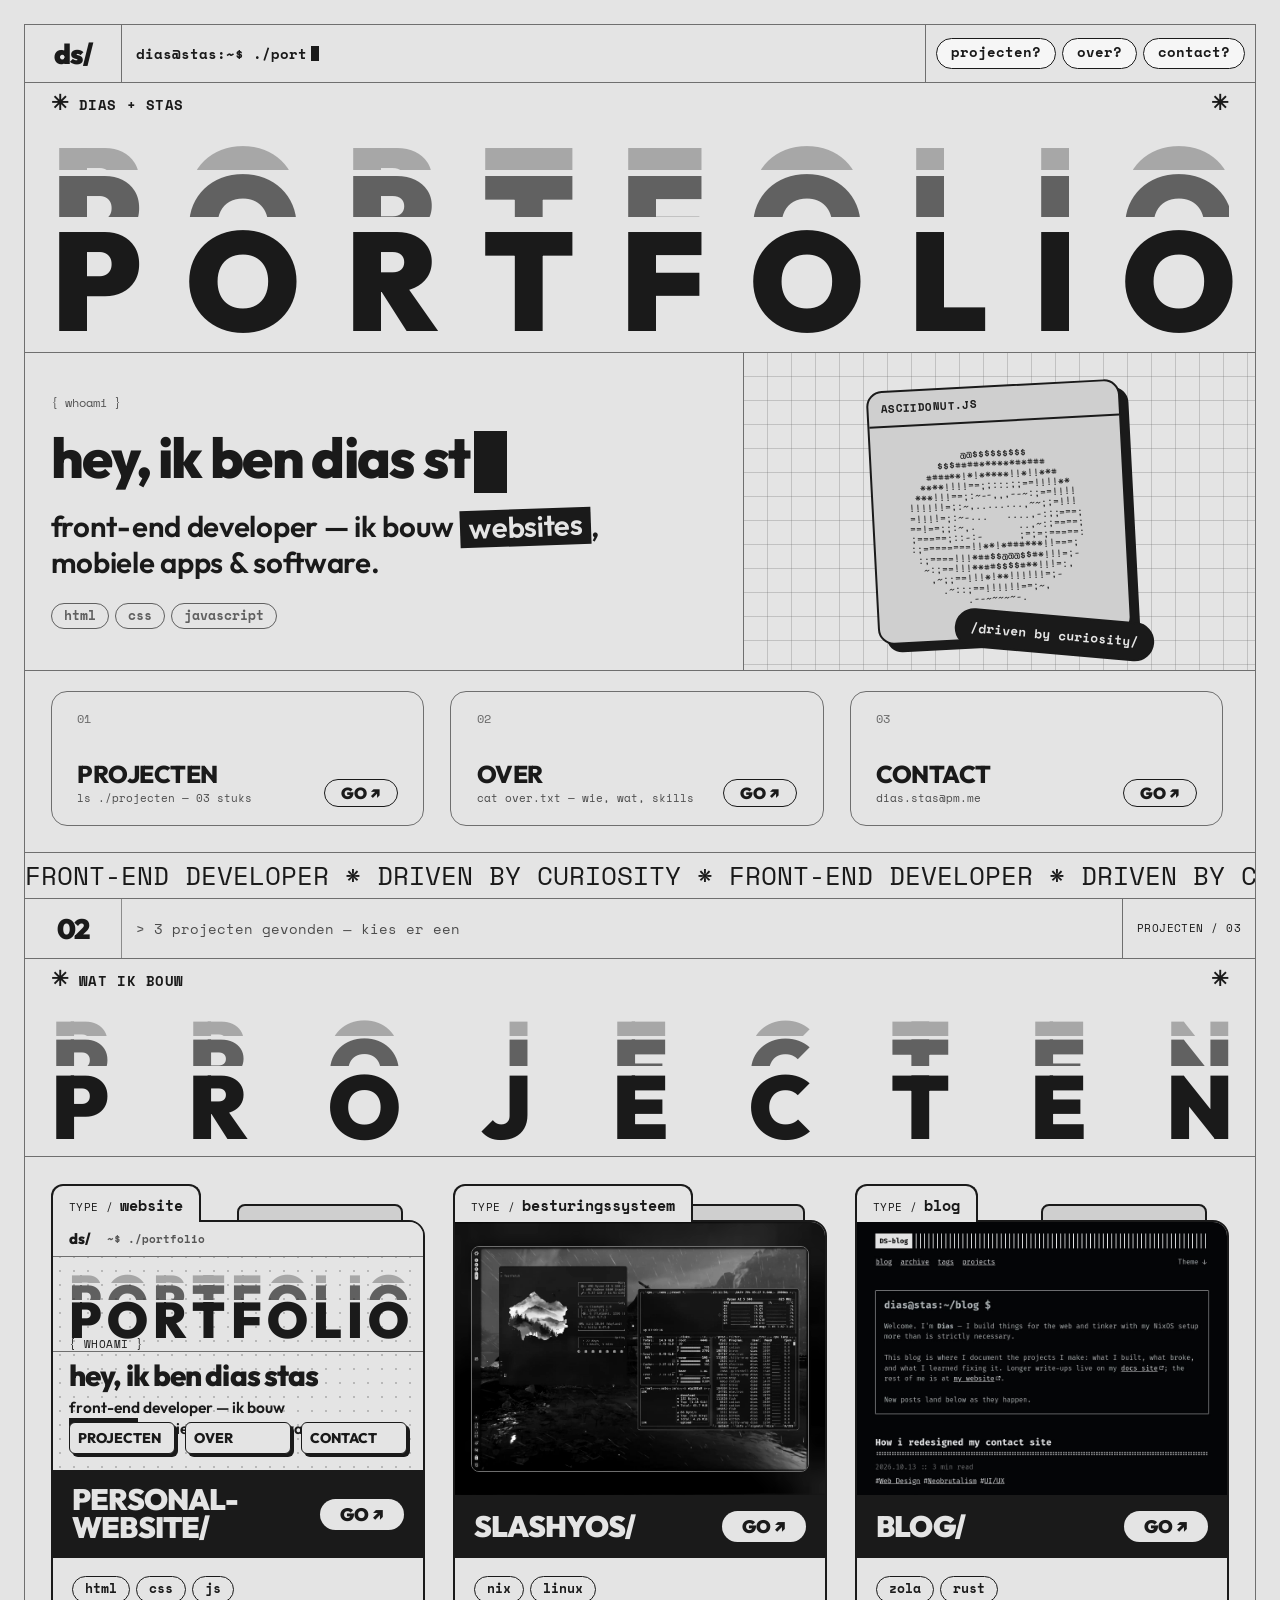
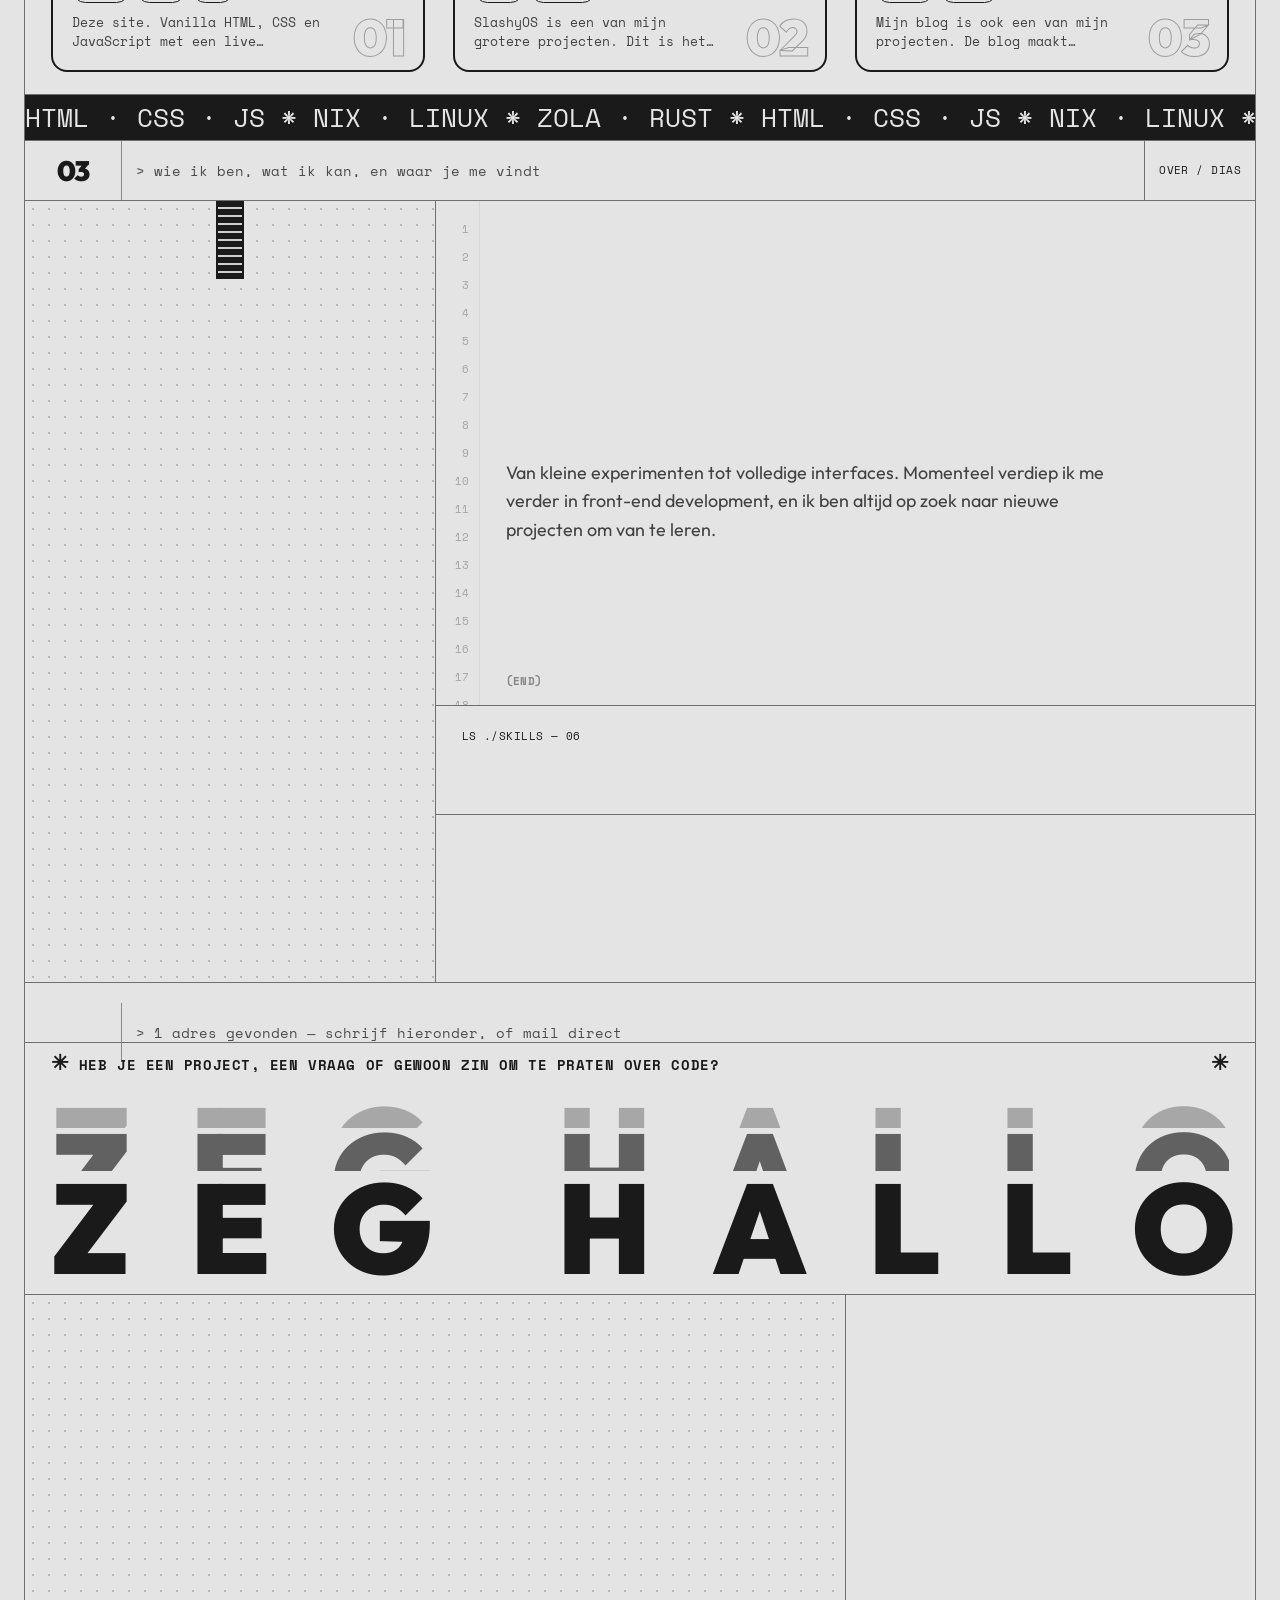
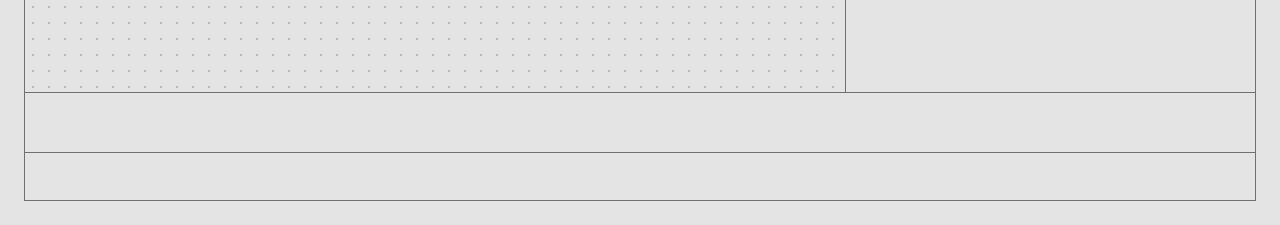
==== commit 7abb5aa1: "contact: status as a sheet row, open mail button, day bar - status is a flat row with a line above i" ====
--- a/index.html
+++ b/index.html
@@ -385,7 +385,10 @@
                     <div class="mail-direct">
                         <span class="caption">of mail direct</span>
                         <b class="mail-address">dias.stas@pm.me</b>
-                        <button class="pill" id="copy-mail" type="button" data-mail="dias.stas@pm.me">kopieer</button>
+                        <div class="mail-actions">
+                            <button class="pill" id="copy-mail" type="button" data-mail="dias.stas@pm.me">kopieer</button>
+                            <a class="pill" href="mailto:dias.stas@pm.me">open mail &nearr;</a>
+                        </div>
                     </div>
                     <div class="status-window">
                         <p class="status-window-command">$ dias --status</p>
@@ -396,6 +399,11 @@
                             <div><dt>mijn tijd</dt><dd id="local-time">--:--</dd></div>
                             <div><dt>talen</dt><dd>nl · en</dd></div>
                         </dl>
+                        <!-- the day in belgium in four parts, the dot is now (localTime.js moves it) -->
+                        <div class="day-bar" aria-hidden="true">
+                            <span class="day-track"><span class="day-now" id="day-now"></span></span>
+                            <span class="day-parts"><span>nacht</span><span>ochtend</span><span>middag</span><span>avond</span></span>
+                        </div>
                         <p class="status-window-hint">&gt; schrijf gerust, ik lees alles<span class="caret"></span></p>
                     </div>
                 </aside>
--- a/styles/style.css
+++ b/styles/style.css
@@ -1999,7 +1999,7 @@
     transform: rotate(-4deg) scale(1.05);
 }
 
-/* the right cell: the address with its copy button, and the socials below */
+/* the right cell: the address with its buttons on top, the status as a row of the sheet below */
 .contact-side {
     display: flex;
     flex-direction: column;
@@ -2007,7 +2007,7 @@
     min-height: 0;
 }
 
-/* the mail address in big type with its copy button */
+/* the mail address in big type with its buttons */
 .mail-direct {
     flex: 1 1 auto;
     display: flex;
@@ -2023,18 +2023,23 @@
         font: 800 clamp(1.5rem, min(2.8vw, 5vh), 3.25rem) / 1.05 var(--font-display);
         letter-spacing: -0.02em;
     }
-}
-
-/* the status window: a small terminal with what I am up to and my local time (localTime.js) */
+
+    /* copy the address, or open it in your mail app */
+    .mail-actions {
+        display: flex;
+        flex-wrap: wrap;
+        gap: 0.5rem;
+    }
+}
+
+/* the status: what I am up to and my local time (localTime.js). a row of the sheet like the others,
+   with a line above it, not a card of its own */
 .status-window {
     display: flex;
     flex-direction: column;
     gap: 0.75rem;
-    margin: 0 clamp(0.875rem, 2vw, 1.75rem) clamp(1rem, 3vh, 2rem);
-    padding: 1rem 1.25rem;
-    border: 0.125rem solid var(--foreground);
-    border-radius: 1rem;
-    background: var(--surface);
+    padding: clamp(1rem, 3vh, 2rem) clamp(0.875rem, 2vw, 1.75rem);
+    border-top: var(--line-width) solid var(--line-color);
     font-size: 0.875rem;
 
     & p {
@@ -2097,6 +2102,51 @@
         margin: 0;
         font-weight: 700;
         font-variant-numeric: tabular-nums;
+    }
+}
+
+/* the day in belgium: a thin track in four parts with a dot on the time right now, and the names of the parts under it */
+.day-bar {
+    display: flex;
+    flex-direction: column;
+    gap: 0.375rem;
+    margin-top: 0.25rem;
+
+    .day-track {
+        position: relative;
+        height: 0.375rem;
+        border: var(--line-width) solid var(--line-color);
+        border-radius: 3.125rem;
+        /* a tick where every part of the day starts */
+        background: linear-gradient(90deg, transparent calc(25% - 0.5px), var(--line-color) 0 calc(25% + 0.5px), transparent 0 calc(50% - 0.5px), var(--line-color) 0 calc(50% + 0.5px), transparent 0 calc(75% - 0.5px), var(--line-color) 0 calc(75% + 0.5px), transparent 0);
+    }
+
+    /* now: a dot on the track (localTime.js sets where) */
+    .day-now {
+        position: absolute;
+        top: 50%;
+        left: 50%;
+        width: 0.75rem;
+        aspect-ratio: 1;
+        border-radius: 50%;
+        background: var(--foreground);
+        transform: translate(-50%, -50%);
+    }
+
+    .day-parts {
+        display: grid;
+        grid-template-columns: repeat(4, minmax(0, 1fr));
+        font-size: 0.6875rem;
+
+        & span {
+            opacity: 0.5;
+        }
+
+        /* the part of the day it is now */
+        & span.is-now {
+            font-weight: 700;
+            opacity: 1;
+        }
     }
 }
 
@@ -3036,14 +3086,15 @@
 /* ------------------------------ */
 /* OVER AND CONTACT ON SHORT SCREENS */
 /* ------------------------------ */
-/* screens up to 900px high: the status window keeps only the open line and the times */
+/* screens up to 900px high: the status keeps only the open line and the times */
 @media (max-height: 900px) and (min-width: 761px) {
     .status-window {
         gap: 0.5rem;
         padding-block: 0.75rem;
 
         .status-window-hint,
-        .status-window-lines div:nth-child(even) {
+        .status-window-lines div:nth-child(even),
+        .day-bar {
             display: none;
         }
     }
@@ -3659,10 +3710,6 @@
         display: none;
     }
 
-    .status-window {
-        margin-top: 0;
-    }
-
     /* the three points of the story stack */
     .about-points {
         grid-template-columns: 1fr;
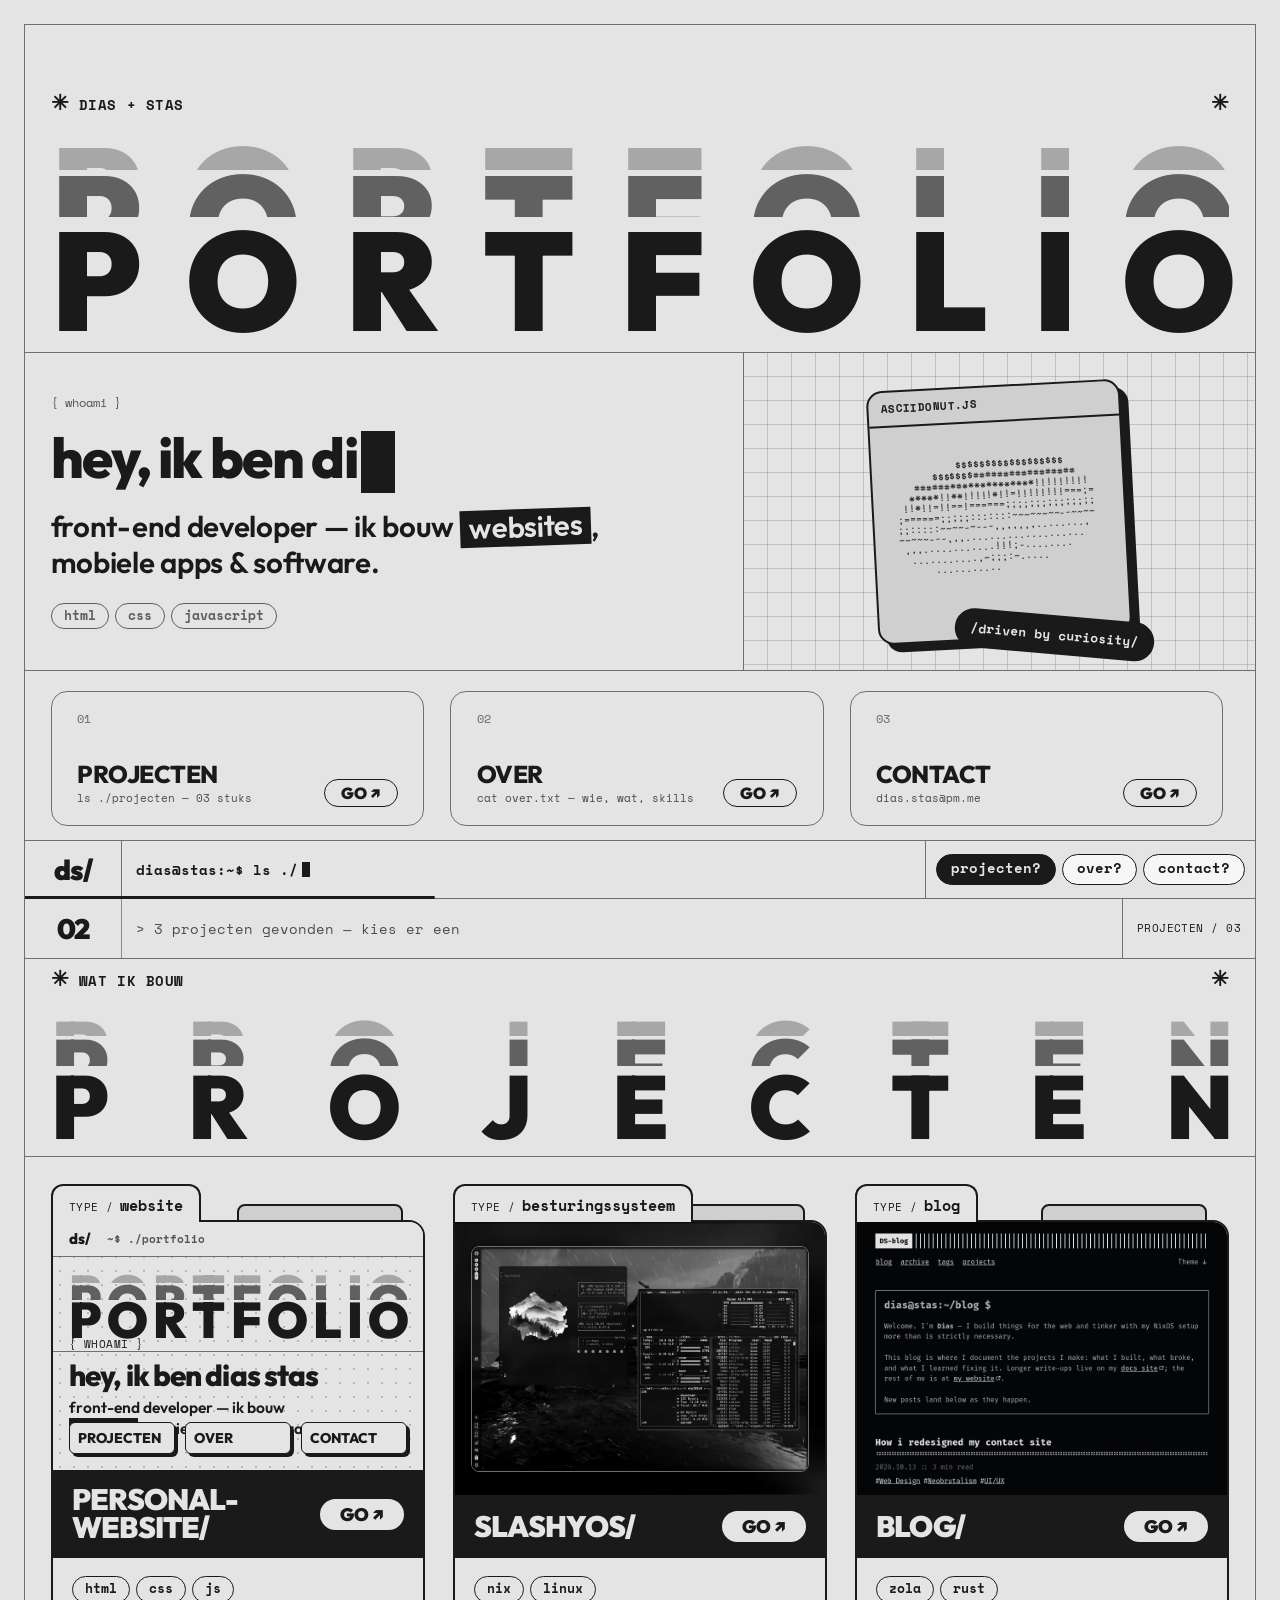
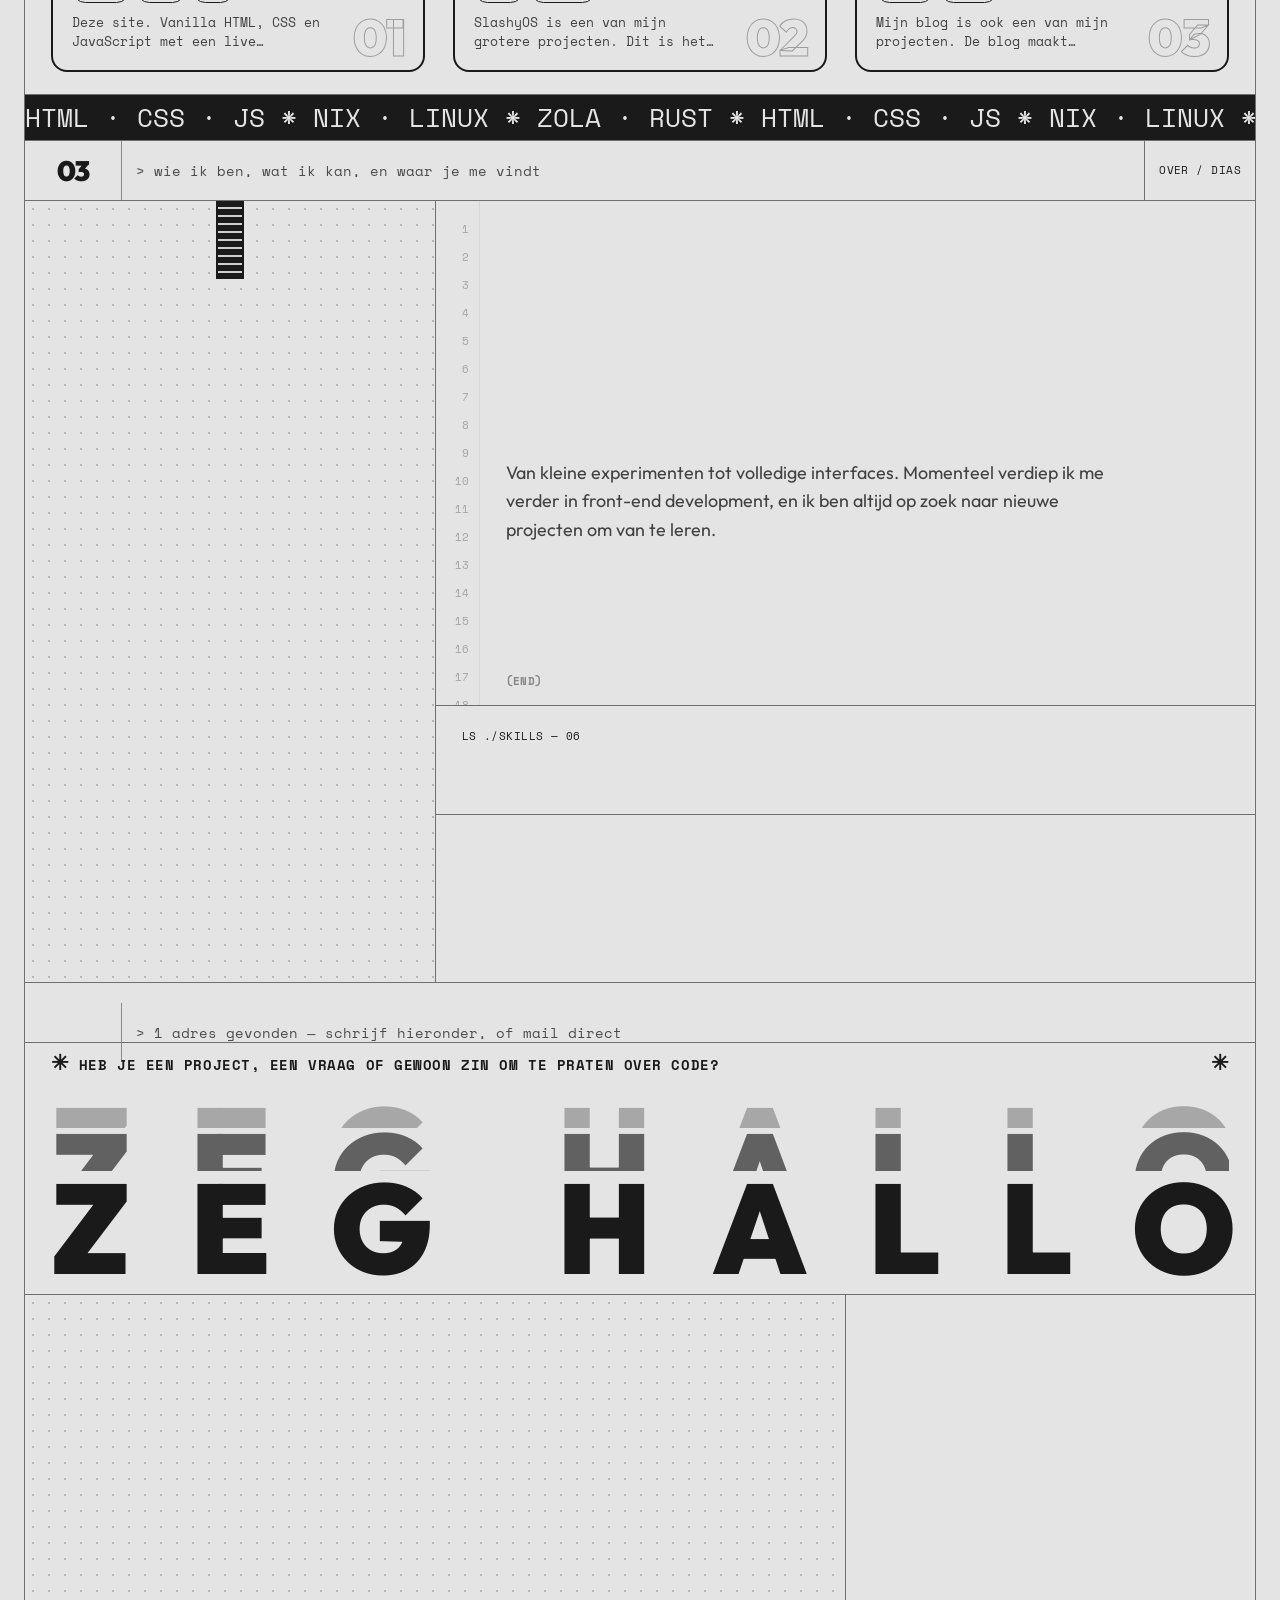
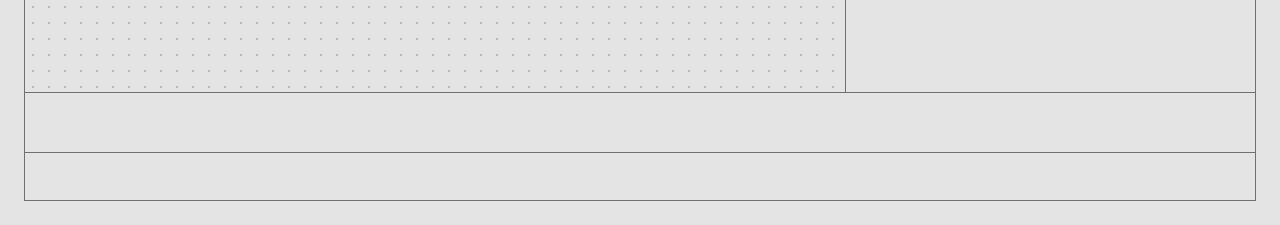
==== commit 83f4830a: "contact: remove the blinking dot from the status" ====
--- a/index.html
+++ b/index.html
@@ -392,7 +392,7 @@
                     </div>
                     <div class="status-window">
                         <p class="status-window-command">$ dias --status</p>
-                        <p class="status-open"><span class="status-dot" aria-hidden="true"></span>open voor nieuwe projecten</p>
+                        <p class="status-open">open voor nieuwe projecten</p>
                         <dl class="status-window-lines">
                             <div><dt>reactie</dt><dd>binnen 24 uur</dd></div>
                             <div><dt>locatie</dt><dd>belgi&euml;</dd></div>
--- a/styles/style.css
+++ b/styles/style.css
@@ -2050,22 +2050,10 @@
         font-weight: 700;
     }
 
-    /* open for projects, with a dot that pulses */
+    /* open for projects: the headline of the status */
     .status-open {
-        display: flex;
-        align-items: center;
-        gap: 0.625rem;
         font: 800 clamp(1.125rem, min(1.7vw, 3vh), 1.75rem) / 1.15 var(--font-display);
         letter-spacing: -0.01em;
-    }
-
-    .status-dot {
-        flex: none;
-        width: 0.75rem;
-        aspect-ratio: 1;
-        border-radius: 50%;
-        background: var(--foreground);
-        animation: blink 1.4s infinite;
     }
 
     .status-window-hint {
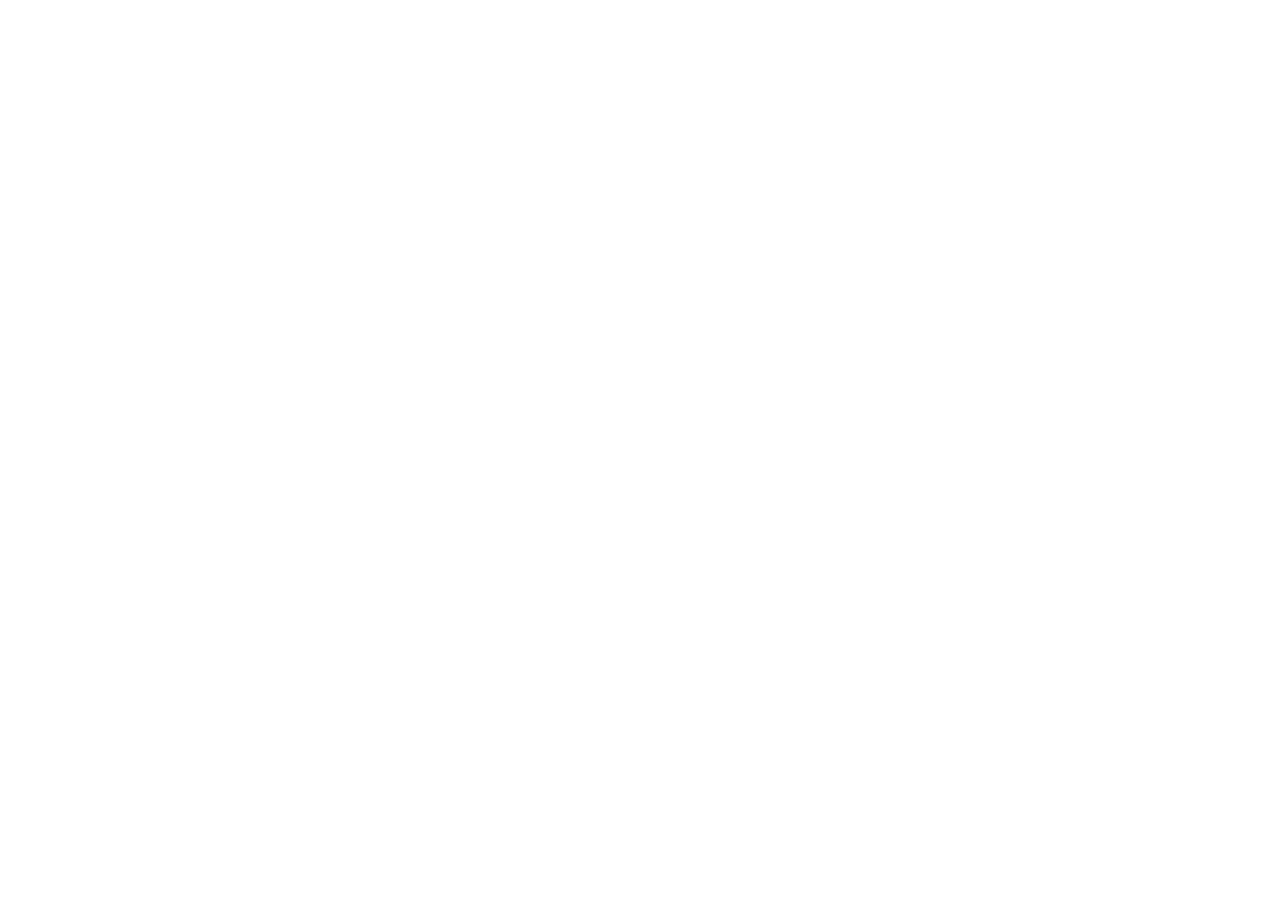
==== commit 4ceae5ab: "feat: security basics, and a new mark for 'web' every page gets a content security policy (own site," ====
--- a/index.html
+++ b/index.html
@@ -3,6 +3,10 @@
 
 <head>
     <meta charset="UTF-8">
+    <!-- security: only load scripts, styles, fonts and pictures from this site and the few places named here,
+         always over https; links to other sites only tell them which site you came from -->
+    <meta http-equiv="Content-Security-Policy" content="default-src 'self'; script-src 'self' https://stats.errornoslash.be; style-src 'self' 'unsafe-inline' https://fonts.googleapis.com; font-src 'self' https://fonts.gstatic.com; img-src 'self' data:; connect-src 'self' https://stats.errornoslash.be; frame-src 'self'; object-src 'none'; base-uri 'self'; form-action 'self' mailto:; upgrade-insecure-requests">
+    <meta name="referrer" content="strict-origin-when-cross-origin">
     <meta name="viewport" content="width=device-width, initial-scale=1.0, viewport-fit=cover">
     <title>Dias Stas - Portfolio</title>
     <meta name="description" content="Dias Stas — front-end developer. Websites, mobiele apps en software, gedreven door nieuwsgierigheid.">
@@ -27,26 +31,8 @@
     <meta name="twitter:description" content="Dias Stas — front-end developer. Websites, mobiele apps en software, gedreven door nieuwsgierigheid.">
     <meta name="twitter:image" content="https://hello.errornoslash.be/images/og-image.png">
 
-    <!-- page transition and preloader: runs first.
-         ?via=curtain (added by pageTransition.js) means we came through the curtain: no preloader, and it leaves the address bar again.
-         back / forward and a return visit (localStorage) never show the preloader either. Storage is only a backup, some browsers keep it apart per file -->
-    <script>
-        try {
-            const html = document.documentElement;
-            const pageUrl = new URL(location.href);
-            const navigation = performance.getEntriesByType("navigation")[0];
-
-            if (pageUrl.searchParams.get("via") === "curtain") {
-                html.classList.add("is-arriving");
-                pageUrl.searchParams.delete("via");
-                history.replaceState(history.state, "", pageUrl.pathname + pageUrl.search + pageUrl.hash);
-            }
-            if (navigation && navigation.type === "back_forward") html.classList.add("has-loaded");
-            if (window.name === "preloaderSeen" || sessionStorage.getItem("preloaderSeen")) html.classList.add("has-loaded");
-            if (sessionStorage.getItem("pageTransition")) html.classList.add("is-arriving");
-            if (localStorage.getItem("preloaderSeen")) html.classList.add("has-loaded");
-        } catch (error) { }
-    </script>
+    <!-- runs first, before the page is drawn: https, and whether to show the preloader or the curtain (firstPaint.js) -->
+    <script src="scripts/firstPaint.js"></script>
 
     <link rel="icon" href="favicon.ico" sizes="48x48">
     <link rel="icon" href="images/favicon.svg" type="image/svg+xml">
--- a/styles/style.css
+++ b/styles/style.css
@@ -843,6 +843,7 @@
     place-items: center;
     padding: 1rem;
     overflow: hidden;
+    container-type: size;
 
     /* a tiny copy that is already blurred and darker, stretched out: it looks soft and costs nothing to draw */
     &::before {
@@ -857,13 +858,12 @@
         filter: grayscale(1) contrast(1.15);
     }
 
+    /* as big as fits in the folder in its own shape (1600 × 1066), so it is never cut off or stretched */
     & img {
         position: relative;
         display: block;
-        width: 100%;
+        width: min(100cqw, 100cqh * 1600 / 1066);
         height: auto;
-        max-height: 100%;
-        object-fit: contain;
         border: var(--line-width) solid var(--line-color);
         border-radius: 0.5rem;
     }
@@ -1148,6 +1148,25 @@
 /* pointing at the screenshot brings its colour back */
 .project-screenshot:hover .project-screenshot-colour {
     opacity: 1;
+}
+
+/* slashyos: the window takes the shape of the screenshot and is as big as fits in the column, so the
+   whole picture always shows: never cut off, stretched or framed differently on another screen */
+.project-visual:has(.project-screenshot) {
+    container-type: size;
+    align-items: center;
+    justify-content: center;
+
+    .project-window {
+        flex: none;
+        /* the picture is 1600 × 1066; the bar (2.75rem) and the window's two lines sit around it */
+        width: min(100%, (100cqh - 3rem) * 1600 / 1066 + 0.25rem);
+    }
+
+    .project-screenshot {
+        flex: none;
+        aspect-ratio: 1600 / 1066;
+    }
 }
 
 /* blog: a markdown file on top, the page zola makes from it below */
@@ -1641,10 +1660,35 @@
         letter-spacing: -0.04em;
     }
 
+    /* the marked word: a thick bar under it with a hard shadow, like the numbered blocks on the
+       project pages. the bar sits under the word in its own line's space, so it never touches the line
+       above or the text below, whatever the size. it draws in from the left when the line comes in and
+       when you point at it */
     & mark {
-        padding: 0 0.15em;
-        background: var(--foreground);
-        color: var(--background);
+        position: relative;
+        background: none;
+        color: inherit;
+
+        &::after {
+            content: "";
+            position: absolute;
+            left: 0.02em;
+            right: 0.02em;
+            bottom: 0;
+            height: max(0.25rem, 0.09em);
+            background: var(--foreground);
+            box-shadow: 0.06em 0.06em 0 color-mix(in srgb, var(--foreground) 35%, transparent);
+            transform-origin: left;
+        }
+    }
+
+    .about-lead:hover mark::after,
+    .about-lead.is-revealed mark::after {
+        animation: underline 0.45s cubic-bezier(0.2, 0.8, 0.2, 1) both;
+    }
+
+    .about-lead.is-revealed mark::after {
+        animation-delay: calc(var(--reveal-i, 0) * 70ms + 0.25s);
     }
 
     /* the paragraph: lighter and with room between the lines, so it reads easily */
@@ -2823,6 +2867,13 @@
     }
 }
 
+/* underline: a bar drawing itself under a word from left to right */
+@keyframes underline {
+    from {
+        transform: scaleX(0);
+    }
+}
+
 /* rise: panel slides up while it fades in */
 @keyframes rise {
     from {
@@ -3066,6 +3117,17 @@
         min-height: 26rem;
     }
 
+    /* slashyos: the window as wide as the column, the paper as tall as it needs */
+    .project-visual:has(.project-screenshot) {
+        height: auto;
+        min-height: 0;
+        container-type: normal;
+
+        .project-window {
+            width: 100%;
+        }
+    }
+
     .project-card .project-card-visual {
         display: none;
     }
@@ -3273,6 +3335,17 @@
 
     .project-visual {
         height: 40rem;
+    }
+
+    /* slashyos: the window as wide as the column, the paper as tall as it needs */
+    .project-visual:has(.project-screenshot) {
+        height: auto;
+        min-height: 0;
+        container-type: normal;
+
+        .project-window {
+            width: 100%;
+        }
     }
 
     /* over and contact stack: the badge above the story, the mail window above the address */
@@ -3611,6 +3684,17 @@
         padding-inline: 1rem 1.5rem;
     }
 
+    /* slashyos: the window as wide as the column, the paper as tall as it needs */
+    .project-visual:has(.project-screenshot) {
+        height: auto;
+        min-height: 0;
+        container-type: normal;
+
+        .project-window {
+            width: 100%;
+        }
+    }
+
     /* the pills of the screens get their own line under the caption */
     .project-window .project-window-bar {
         justify-content: flex-start;
